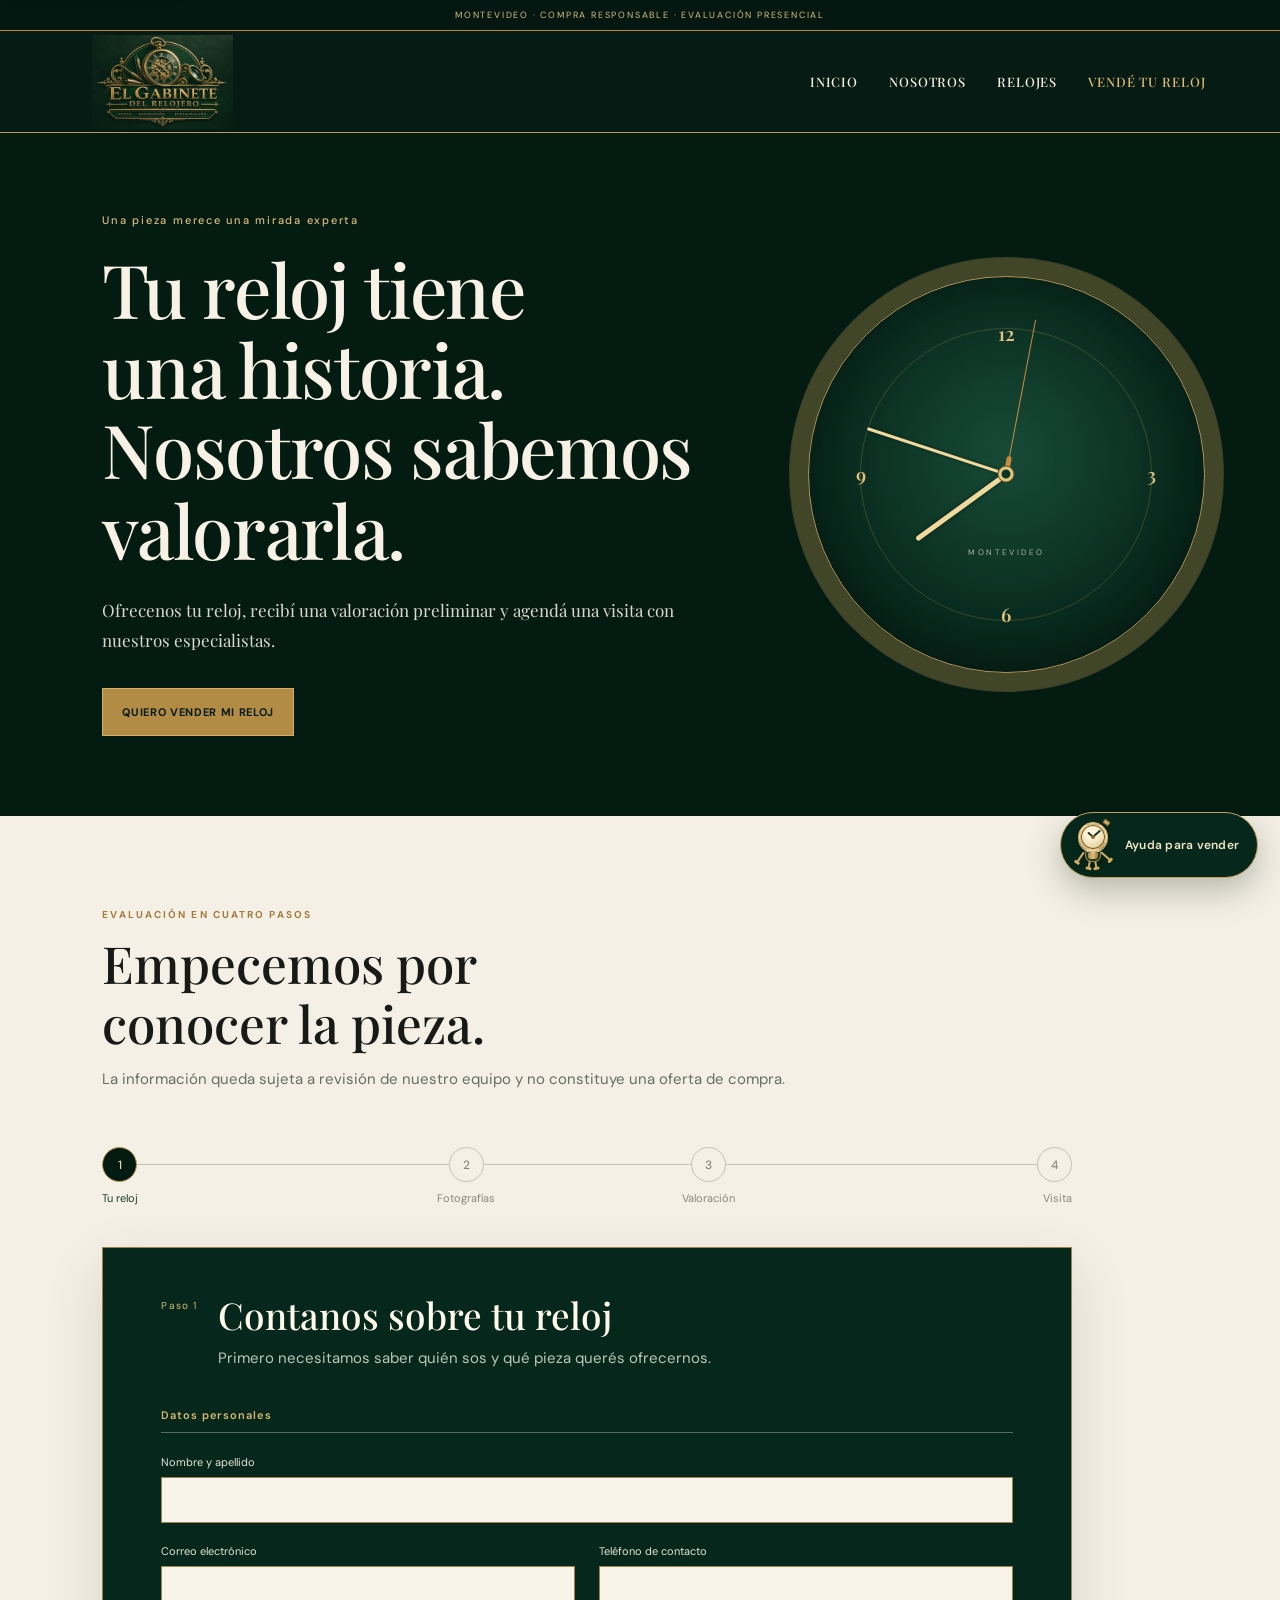
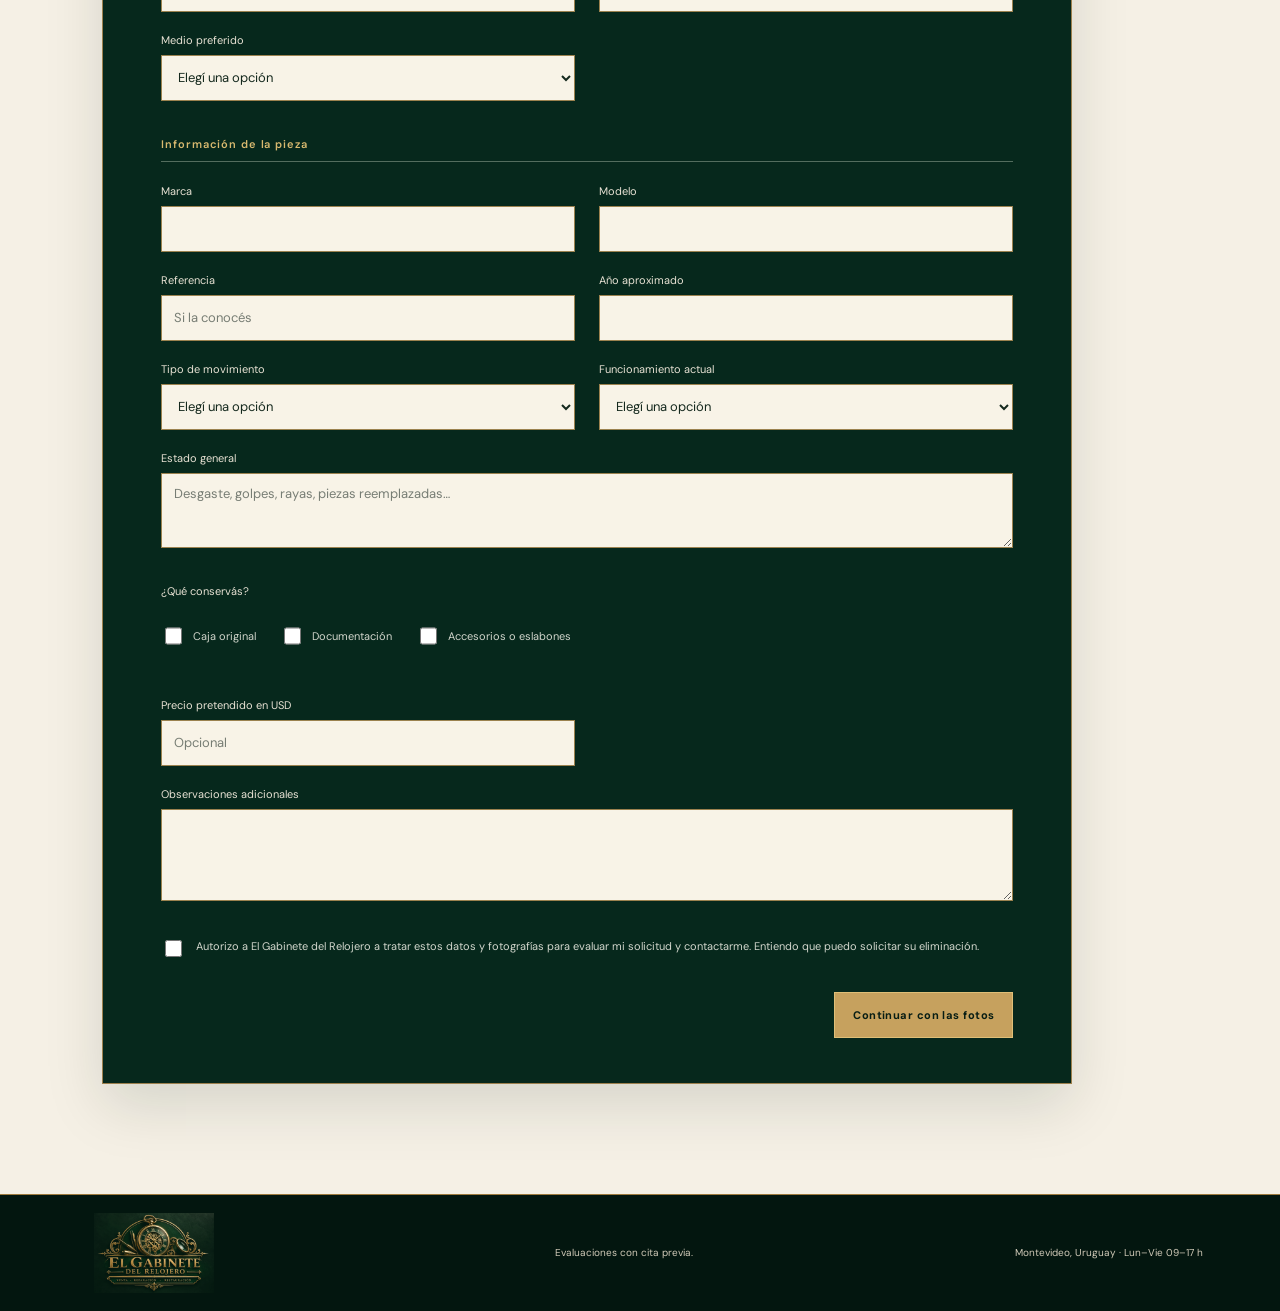
==== vende-tu-reloj.html @ c12ed879 "Primera subida de proyecto" ====
<!doctype html>
<html lang="es-UY">
<head>
  <meta charset="utf-8">
  <meta name="viewport" content="width=device-width, initial-scale=1">
  <meta name="theme-color" content="#041b12">
  <meta name="description" content="Ofrecé tu reloj a El Gabinete del Relojero y coordiná una evaluación presencial en Montevideo.">
  <title>Vendé tu reloj — El Gabinete del Relojero</title>
  <link rel="preconnect" href="https://fonts.googleapis.com">
  <link rel="preconnect" href="https://fonts.gstatic.com" crossorigin>
  <link href="https://fonts.googleapis.com/css2?family=DM+Sans:wght@400;500;600;700&family=Playfair+Display:wght@500;600;700&display=swap" rel="stylesheet">
  <link rel="stylesheet" href="styles.css">
  <link rel="stylesheet" href="sell.css">
</head>
<body>
  <a class="skip-link" href="#sale-process">Saltar al formulario</a>
  <div class="announcement">MONTEVIDEO · COMPRA RESPONSABLE · EVALUACIÓN PRESENCIAL</div>
  <header class="site-header sell-header">
    <a class="brand" href="index.html#inicio" aria-label="El Gabinete del Relojero, inicio"><img class="brand-logo" src="assets/logo.png" alt="El Gabinete del Relojero" width="1536" height="1024"></a>
    <button class="menu-toggle" id="menu-toggle" type="button" aria-expanded="false" aria-controls="main-nav" aria-label="Abrir menú">☰</button>
    <nav class="main-nav" id="main-nav" aria-label="Navegación principal"><a href="index.html#inicio">Inicio</a><a href="index.html#nosotros">Nosotros</a><a href="index.html#relojes">Relojes</a><a href="vende-tu-reloj.html" aria-current="page">Vendé tu reloj</a></nav>
  </header>

  <main>
    <section class="sell-hero">
      <div class="sell-hero-copy"><p class="sell-kicker">Una pieza merece una mirada experta</p><h1>Tu reloj tiene una historia.<br>Nosotros sabemos valorarla.</h1><p>Ofrecenos tu reloj, recibí una valoración preliminar y agendá una visita con nuestros especialistas.</p><a class="button button-dark" href="#sale-process">Quiero vender mi reloj</a></div>
      <div class="sell-hero-object" id="sale-live-watch" role="img" aria-label="Hora actual en Montevideo"><span class="sell-clock-number sell-clock-twelve">12</span><span class="sell-clock-number sell-clock-three">3</span><span class="sell-clock-number sell-clock-six">6</span><span class="sell-clock-number sell-clock-nine">9</span><span class="hand sell-hour-hand" aria-hidden="true"></span><span class="hand sell-minute-hand" aria-hidden="true"></span><span class="hand sell-second-hand" aria-hidden="true"></span><span class="pivot" aria-hidden="true"></span><span class="dial-note">MONTEVIDEO</span></div>
    </section>

    <section class="sale-process" id="sale-process" aria-labelledby="form-title">
      <header class="process-intro"><p class="eyebrow">EVALUACIÓN EN CUATRO PASOS</p><h2 id="form-title">Empecemos por conocer la pieza.</h2><p>La información queda sujeta a revisión de nuestro equipo y no constituye una oferta de compra.</p></header>
      <ol class="progress" id="progress" aria-label="Progreso del formulario">
        <li class="active" aria-current="step"><b>1</b><span>Tu reloj</span></li><li><b>2</b><span>Fotografías</span></li><li><b>3</b><span>Valoración</span></li><li><b>4</b><span>Visita</span></li>
      </ol>

      <form id="watch-sale-form" enctype="multipart/form-data" novalidate>
        <input class="trap" name="website" tabindex="-1" autocomplete="off" aria-hidden="true">
        <section class="form-step active" data-step="1" aria-labelledby="step-one-title">
          <div class="step-heading"><span>Paso 1</span><div><h3 id="step-one-title">Contanos sobre tu reloj</h3><p>Primero necesitamos saber quién sos y qué pieza querés ofrecernos.</p></div></div>
          <fieldset><legend>Datos personales</legend><div class="sell-fields">
            <label class="wide">Nombre y apellido <input name="full_name" autocomplete="name" maxlength="120" required></label>
            <label>Correo electrónico <input name="email" type="email" autocomplete="email" maxlength="180" required></label>
            <label>Teléfono de contacto <input name="phone" type="tel" autocomplete="tel" maxlength="40" required></label>
            <label>Medio preferido <select name="preferred_contact" required><option value="">Elegí una opción</option><option value="whatsapp">WhatsApp</option><option value="telefono">Teléfono</option><option value="email">Correo electrónico</option></select></label>
          </div></fieldset>
          <fieldset><legend>Información de la pieza</legend><div class="sell-fields">
            <label>Marca <input name="brand" maxlength="80" required></label><label>Modelo <input name="model" maxlength="100" required></label>
            <label>Referencia <input name="reference" maxlength="100" placeholder="Si la conocés"></label><label>Año aproximado <input name="approximate_year" type="number" min="1800" max="2026" inputmode="numeric"></label>
            <label>Tipo de movimiento <select name="movement" required><option value="">Elegí una opción</option><option value="automatico">Automático</option><option value="manual">Manual</option><option value="cuarzo">Cuarzo</option><option value="desconocido">No lo sé</option></select></label>
            <label>Funcionamiento actual <select name="running_status" required><option value="">Elegí una opción</option><option>Funciona correctamente</option><option>Funciona, pero presenta fallas</option><option>No funciona</option><option>No pude comprobarlo</option></select></label>
            <label class="wide">Estado general <textarea name="condition_summary" maxlength="500" rows="3" placeholder="Desgaste, golpes, rayas, piezas reemplazadas…" required></textarea></label>
            <div class="wide check-cluster" role="group" aria-label="Elementos incluidos"><span>¿Qué conservás?</span><label><input type="checkbox" name="has_box"> Caja original</label><label><input type="checkbox" name="has_papers"> Documentación</label><label><input type="checkbox" name="has_accessories"> Accesorios o eslabones</label></div>
            <label>Precio pretendido en USD <input name="asking_price" type="number" min="0" step="1" inputmode="decimal" placeholder="Opcional"></label>
            <label class="wide">Observaciones adicionales <textarea name="notes" maxlength="1500" rows="4"></textarea></label>
          </div></fieldset>
          <label class="consent"><input type="checkbox" name="consent" value="yes" required><span>Autorizo a El Gabinete del Relojero a tratar estos datos y fotografías para evaluar mi solicitud y contactarme. Entiendo que puedo solicitar su eliminación.</span></label>
          <div class="step-actions end"><button class="sell-primary" type="button" data-next>Continuar con las fotos</button></div>
        </section>

        <section class="form-step" data-step="2" aria-labelledby="step-two-title" hidden>
          <div class="step-heading"><span>Paso 2</span><div><h3 id="step-two-title">Subí fotografías</h3><p>Buenas imágenes ayudan a detectar detalles, pero no permiten certificar autenticidad.</p></div></div>
          <label class="drop-zone" id="drop-zone" for="watch-photos"><span class="drop-symbol">＋</span><b>Elegí o arrastrá tus fotos</b><small>JPG o PNG · hasta 6 MB por foto · máximo 8</small><input id="watch-photos" name="photos[]" type="file" accept="image/jpeg,image/png" multiple required></label>
          <div class="photo-guidance"><span>Frente</span><span>Fondo</span><span>Laterales</span><span>Movimiento</span><span>Caja y papeles</span></div>
          <div class="photo-preview" id="photo-preview" aria-live="polite"></div>
          <div class="step-actions"><button class="sell-secondary" type="button" data-back>Volver</button><button class="sell-primary" type="submit" id="valuation-submit">Solicitar valoración preliminar</button></div>
        </section>
      </form>

      <section class="form-step" data-step="3" aria-labelledby="step-three-title" hidden>
        <div class="step-heading"><span>Paso 3</span><div><h3 id="step-three-title">Evaluación preliminar</h3><p>Gemini contrasta los datos declarados con los detalles visibles en las fotografías.</p></div></div>
        <div id="valuation-loading" class="evaluation-loading" role="status">
          <div class="evaluation-clock-stage" aria-hidden="true">
            <span class="thought-dot thought-dot-one"></span><span class="thought-dot thought-dot-two"></span><span class="thought-bubble">···</span>
            <span class="evaluation-clock-scale"><span class="clock-friend"><span class="clock-friend-crown"></span><span class="clock-friend-head"><span class="clock-friend-hour"></span><span class="clock-friend-minute"></span><span class="clock-friend-pin"></span></span><span class="clock-friend-body"></span><span class="clock-friend-arm clock-friend-arm-left"></span><span class="clock-friend-arm clock-friend-arm-right"></span><span class="clock-friend-leg clock-friend-leg-left"></span><span class="clock-friend-leg clock-friend-leg-right"></span></span></span>
          </div>
          <strong>El relojero está pensando…</strong>
          <span>Analizando los detalles visibles en las fotografías.</span>
        </div>
        <div id="valuation-result" hidden></div>
        <aside class="valuation-notice"><b>Importante</b><p>Esta valoración es preliminar y orientativa. El precio definitivo será determinado por nuestro técnico relojero luego de examinar presencialmente la pieza, verificar su autenticidad, funcionamiento y estado de conservación.</p></aside>
        <div class="step-actions"><button class="sell-secondary" type="button" data-edit>Corregir información</button><button class="sell-primary" type="button" id="to-booking" disabled>Agendar una visita</button></div>
      </section>

      <section class="form-step" data-step="4" aria-labelledby="step-four-title" hidden>
        <div class="step-heading"><span>Paso 4</span><div><h3 id="step-four-title">Agendá tu visita</h3><p>Todos los horarios corresponden a Montevideo, Uruguay.</p></div></div>
        <div class="booking-layout"><div><label class="booking-label" for="booking-date">Fecha disponible</label><select id="booking-date"><option>Cargando fechas…</option></select></div><div><span class="booking-label">Horario</span><div class="slot-grid" id="slot-grid" role="radiogroup" aria-label="Horarios disponibles"></div></div></div>
        <div class="booking-error" id="booking-error" role="alert"></div>
        <div class="step-actions"><button class="sell-secondary" type="button" data-back>Volver</button><button class="sell-primary" type="button" id="confirm-booking" disabled>Confirmar solicitud de cita</button></div>
        <div class="booking-confirmation" id="booking-confirmation" hidden></div>
      </section>
    </section>
  </main>
  <section class="watch-assistant" id="watch-assistant" data-context="sale" aria-label="Asistente virtual para vender tu reloj">
    <div class="assistant-panel" id="assistant-panel" aria-labelledby="assistant-title" hidden>
      <header class="assistant-header">
        <div class="assistant-identity"><span class="clock-friend clock-friend-small" aria-hidden="true"><span class="clock-friend-crown"></span><span class="clock-friend-head"><span class="clock-friend-hour"></span><span class="clock-friend-minute"></span><span class="clock-friend-pin"></span></span><span class="clock-friend-body"></span><span class="clock-friend-arm clock-friend-arm-left"></span><span class="clock-friend-arm clock-friend-arm-right"></span><span class="clock-friend-leg clock-friend-leg-left"></span><span class="clock-friend-leg clock-friend-leg-right"></span></span><span><b id="assistant-title">Te ayudamos con tu reloj</b><small>Asistente de preevaluación · Montevideo</small></span></div>
        <div class="assistant-tools">
          <button class="assistant-icon-button" id="assistant-history-toggle" type="button" aria-label="Ver conversaciones anteriores" title="Conversaciones anteriores">◷</button>
          <button class="assistant-icon-button" id="assistant-new" type="button" aria-label="Iniciar una conversación nueva" title="Nueva conversación">＋</button>
          <button class="assistant-icon-button" id="assistant-close" type="button" aria-label="Cerrar asistente" title="Cerrar">×</button>
        </div>
      </header>
      <div class="assistant-history" id="assistant-history" hidden><p>Conversaciones recientes</p><div id="assistant-history-list"></div></div>
      <div class="assistant-messages" id="assistant-messages" role="log" aria-live="polite" aria-relevant="additions text" aria-label="Mensajes de la conversación"></div>
      <form class="assistant-form" id="assistant-form">
        <label class="sr-only" for="assistant-input">Escribí tu consulta sobre la venta del reloj</label>
        <textarea id="assistant-input" name="message" rows="1" maxlength="2000" placeholder="¿Qué necesitás saber sobre tu reloj?" required></textarea>
        <button type="submit" id="assistant-send" aria-label="Enviar mensaje"><span aria-hidden="true">↑</span></button>
      </form>
      <p class="assistant-note">Orientación preliminar. La autenticidad y el valor se confirman presencialmente.</p>
    </div>
    <button class="assistant-launcher" id="assistant-open" type="button" aria-label="Abrir ayuda para vender" aria-expanded="false" aria-controls="assistant-panel"><span class="clock-friend" aria-hidden="true"><span class="clock-friend-crown"></span><span class="clock-friend-head"><span class="clock-friend-hour"></span><span class="clock-friend-minute"></span><span class="clock-friend-pin"></span></span><span class="clock-friend-body"></span><span class="clock-friend-arm clock-friend-arm-left"></span><span class="clock-friend-arm clock-friend-arm-right"></span><span class="clock-friend-leg clock-friend-leg-left"></span><span class="clock-friend-leg clock-friend-leg-right"></span></span><span>Ayuda para vender</span></button>
  </section>
  <footer class="site-footer"><a class="brand footer-brand" href="index.html"><img class="brand-logo" src="assets/logo.png" alt="El Gabinete del Relojero" width="1536" height="1024"></a><span>Evaluaciones con cita previa.</span><span>Montevideo, Uruguay · Lun–Vie 09–17 h</span></footer>
  <script src="sell.js" defer></script>
  <script src="chat-widget.js" defer></script>
</body>
</html>
---- styles.css ----
﻿:root{--paper:#f5f2ec;--white:#fffefa;--ink:#202522;--muted:#777d74;--line:#dedbd2;--green:#234737;--green2:#365a48;--gold:#bd9762;--serif:'Playfair Display',Georgia,serif;--sans:'DM Sans',Arial,sans-serif}*{box-sizing:border-box}html{scroll-behavior:smooth}body{margin:0;background:var(--paper);color:var(--ink);font-family:var(--sans);font-size:14px}button,input{font:inherit}button,a{-webkit-tap-highlight-color:transparent}a{color:inherit;text-decoration:none}.announcement{height:30px;background:var(--green);color:#e7e8df;text-align:center;font-size:10px;letter-spacing:.12em;padding:8px}.site-header{height:82px;padding:0 7.1%;display:flex;align-items:center;justify-content:space-between;border-bottom:1px solid #d7d3ca;background:var(--paper)}.brand{display:flex;align-items:center;gap:11px;font-size:12px;letter-spacing:.13em;line-height:1.25}.brand b{font-weight:700}.brand small{display:block;color:var(--muted);font-size:8px;letter-spacing:.19em;margin-top:5px}.brand-mark{width:34px;height:34px;border:1px solid var(--gold);color:var(--green);display:grid;place-items:center;font:600 13px var(--serif);letter-spacing:-.06em}.main-nav{display:flex;gap:38px;color:#535951;font-size:12px}.main-nav a:hover,.text-link:hover{color:var(--gold)}.admin-link{background:none;border:0;border-bottom:1px solid var(--green);color:var(--green);font-size:11px;padding:8px 0;cursor:pointer}.admin-link span{padding-left:8px}.hero{min-height:515px;display:grid;grid-template-columns:1fr 1fr;padding:66px 12.1% 52px;overflow:hidden}.hero-copy{position:relative;z-index:1;padding-top:18px}.eyebrow{font-size:9px;letter-spacing:.2em;color:var(--green);font-weight:700}.hero .eyebrow{display:flex;align-items:center;gap:9px}.hero .eyebrow span{display:block;width:20px;height:1px;background:var(--gold)}h1,h2,p{margin-top:0}.hero h1{font:500 clamp(47px,6vw,72px)/.98 var(--serif);letter-spacing:-.045em;margin:28px 0 22px}.hero-intro{max-width:360px;color:#686d65;font-size:13px;line-height:1.8}.hero-actions{display:flex;align-items:center;gap:24px;margin-top:28px}.button{display:inline-flex;align-items:center;justify-content:space-between;gap:22px;padding:14px 17px;font-size:10px;letter-spacing:.02em;transition:transform .2s,opacity .2s}.button span{font-size:15px}.button-dark{background:var(--green);color:white}.button-dark:hover{background:var(--green2);transform:translateY(-1px)}.text-link{font-size:10px;border-bottom:1px solid var(--gold);padding:0 0 5px;color:var(--green)}.text-link span{padding-left:8px}.hero-note{position:absolute;bottom:-22px;display:flex;gap:10px;align-items:center;color:#747970;font:11px/1.55 var(--serif)}.note-line{height:30px;width:1px;background:var(--gold)}.hero-art{position:relative;min-height:390px;display:grid;place-items:center}.sun-disc{position:absolute;width:292px;height:292px;border-radius:50%;background:#e9e4d8;right:7%;top:2%}.art-orbit{position:absolute;border:1px solid #ded8c9;border-radius:50%;width:380px;height:380px;right:-1%;top:-5%}.hero-watch{position:relative;width:138px;height:300px;display:flex;flex-direction:column;align-items:center;filter:drop-shadow(12px 18px 13px #45513a30);transform:rotate(-11deg);z-index:1}.watch-strap{width:74px;height:106px;background:linear-gradient(90deg,#565345,#857b60 45%,#49473b);border:1px solid #49463b;position:relative}.strap-top{border-radius:32px 32px 9px 9px}.strap-bottom{border-radius:8px 8px 30px 30px}.watch-strap:after{content:'';position:absolute;inset:15px 24px;background:repeating-linear-gradient(to bottom,transparent 0 12px,#d2c49d 12px 13px)}.watch-face{width:138px;height:138px;border-radius:50%;background:linear-gradient(135deg,#c7a16a,#f0dfb8 25%,#927044 48%,#e5c895 64%,#795c38);padding:7px;z-index:1;box-shadow:inset 0 0 0 1px #655238}.face-inner{height:100%;border-radius:50%;border:2px solid #d2b980;background:radial-gradient(circle at 32% 23%,#395847,#1e3c30 73%);position:relative}.face-inner:before{content:'EL GABINETE';position:absolute;top:38px;left:0;right:0;text-align:center;color:#e2d6b8;font:6px var(--sans);letter-spacing:.12em}.hand{position:absolute;display:block;left:50%;bottom:50%;transform-origin:bottom;background:#ead9b1;border-radius:3px}.hand-hour{width:3px;height:30px;transform:translateX(-50%) rotate(42deg)}.hand-minute{width:2px;height:43px;transform:translateX(-50%) rotate(137deg)}.pin{position:absolute;left:50%;top:50%;width:7px;height:7px;background:#c8a771;border-radius:50%;transform:translate(-50%,-50%)}.date{position:absolute;right:17px;top:62px;color:#e6d8bb;font-size:5px}.tick{position:absolute;width:1px;height:5px;background:#c7ae7b;left:50%;top:5px;transform-origin:0 54px}.t1{transform:rotate(90deg)}.t2{transform:rotate(180deg)}.t3{transform:rotate(270deg)}.crown{position:absolute;width:9px;height:17px;background:#aa895a;right:-7px;top:142px;border-radius:0 4px 4px 0}.art-caption{position:absolute;bottom:0;right:0;font-size:8px;letter-spacing:.16em;color:#747a70}.trust-row{min-height:72px;border-top:1px solid var(--line);border-bottom:1px solid var(--line);display:flex;justify-content:center;gap:9%;align-items:center}.trust-row div{display:flex;align-items:center;gap:10px;color:#646a61;font-size:10px}.trust-row b{font:14px var(--serif);color:var(--gold)}.section-wrap{padding:80px 12.1%}.section-heading{display:flex;justify-content:space-between;align-items:end;margin-bottom:34px}.section-heading h2,.tracking h2{font:500 34px/1.15 var(--serif);letter-spacing:-.025em;margin:12px 0 0}.category-row{display:flex;align-items:center;justify-content:space-between;border-top:1px solid var(--line);padding:16px 0 20px}.category-label{font-size:10px;color:var(--muted)}.filters{display:flex;gap:8px}.filter{border:1px solid transparent;background:none;padding:8px 10px;color:#777d74;font-size:10px;cursor:pointer}.filter.active{border-color:#c4b69e;color:var(--green);background:#ede9df}.filter span{padding-left:6px;color:var(--gold)}.product-grid{display:grid;grid-template-columns:repeat(4,1fr);gap:18px}.product-card{min-width:0}.product-visual{height:204px;background:#eae6dd;position:relative;display:grid;place-items:center;overflow:hidden}.product-card:nth-child(2n) .product-visual{background:#e6e9e3}.product-tag{position:absolute;left:12px;top:12px;background:var(--white);padding:6px 8px;font-size:8px;letter-spacing:.06em;color:var(--green);z-index:1}.mini-watch{height:142px;width:69px;position:relative;display:flex;align-items:center;flex-direction:column;filter:drop-shadow(6px 8px 5px #2431282a);transform:rotate(-10deg)}.mini-strap{width:31px;height:52px;background:linear-gradient(90deg,#423e32,#8c7653,#453e32)}.mini-dial{position:relative;width:68px;height:68px;border-radius:50%;padding:6px;background:linear-gradient(140deg,#dec48f,#907149,#e6d1a9);z-index:1}.mini-dial:before{content:'';position:absolute;inset:5px;border-radius:50%;background:var(--dial,#2c4a3e);border:1px solid #cbb27c}.mini-dial:after{content:'';position:absolute;top:22px;left:33px;width:1px;height:19px;background:#e9d9b9;transform:rotate(35deg);transform-origin:bottom}.mini-strap.bottom{height:39px}.product-card:nth-child(2) .mini-strap{background:linear-gradient(90deg,#262723,#6b6b60,#282925)}.product-card:nth-child(2) .mini-dial:before{background:#242b2d}.product-card:nth-child(3) .mini-strap,.product-card:nth-child(4) .mini-strap{background:linear-gradient(90deg,#8b5134,#c58b62,#75432d)}.product-card:nth-child(3) .mini-dial:before{background:#e5ddcc}.product-card:nth-child(4) .mini-dial:before{background:#325960}.product-details{padding:14px 1px}.product-meta{display:flex;justify-content:space-between;align-items:center}.product-name{font:500 16px var(--serif)}.product-category{font-size:8px;letter-spacing:.1em;color:#8b8c81;text-transform:uppercase}.product-description{font-size:10px;color:#777d74;margin:8px 0 12px}.product-bottom{display:flex;justify-content:space-between;align-items:center}.price{font-size:12px;font-weight:600;color:var(--green)}.add-sale{border:0;background:none;color:var(--green);font-size:9px;border-bottom:1px solid var(--gold);padding:0 0 4px;cursor:pointer}.service-band{display:grid;grid-template-columns:1fr 1fr;background:var(--green);color:#f5f2ec;min-height:360px}.service-art{position:relative;overflow:hidden;background:radial-gradient(ellipse at 45% 60%,#49624d 0,#2e4b3a 55%,#234737 77%);display:grid;place-items:center}.service-art:before,.service-art:after{content:'';position:absolute;width:250px;height:250px;border:1px solid #ffffff16;border-radius:50%}.service-art:after{width:330px;height:330px}.tool-dial{width:145px;height:145px;border-radius:50%;background:radial-gradient(circle,#d8c291,#b89a67);position:relative;box-shadow:0 0 0 9px #a28657,0 0 0 11px #e1d0aa,0 15px 22px #17281d66}.tool-dial:before{content:'';position:absolute;inset:12px;border:1px solid #7b684a;border-radius:50%}.tool-sun{position:absolute;inset:27px;border-radius:50%;background:linear-gradient(135deg,#e9d9b1,#bca77b);opacity:.9}.tool-hand{position:absolute;width:3px;height:48px;left:71px;top:28px;background:#435442;transform:rotate(37deg);transform-origin:bottom;border-radius:5px}.tool-center{position:absolute;width:8px;height:8px;border-radius:50%;left:68px;top:68px;background:#425443}.service-stamp{position:absolute;right:20%;bottom:16%;font:10px/1.4 var(--serif);color:#ded1b0;letter-spacing:.1em;transform:rotate(-12deg);border:1px solid #ded1b088;border-radius:50%;width:58px;height:58px;display:grid;place-items:center;text-align:center}.service-copy{padding:64px 12% 58px 10%;align-self:center}.service-copy .eyebrow{color:#cdb589}.service-copy h2{font:500 37px/1.15 var(--serif);margin:16px 0}.service-copy>p:not(.eyebrow){font-size:11px;line-height:1.8;color:#d4d9d0;max-width:420px}.service-points{display:grid;gap:11px;margin:21px 0 25px;font-size:10px;color:#e7e9e2}.service-points span::first-letter{color:#d0b27f}.button-light{background:#e9e2d5;color:var(--green)}.button-light:hover{background:#fff8eb}.tracking{display:grid;grid-template-columns:1.1fr .9fr;gap:10%;align-items:center}.tracking h2{font-size:32px;margin:10px 0}.tracking p:not(.eyebrow){color:#777d74;font-size:11px}.tracking-form label{display:block;font-size:9px;color:#777d74;margin-bottom:8px}.input-combo{display:flex;border:1px solid #cec9be;background:#fffefa}.input-combo input{flex:1;min-width:0;border:0;background:transparent;padding:13px;font-size:11px;outline:none}.input-combo button{width:46px;border:0;background:var(--green);color:white;font-size:18px;cursor:pointer}.tracking-result{font-size:10px;line-height:1.6;margin-top:10px;color:var(--green)}.site-footer{background:#ece8df;border-top:1px solid var(--line);min-height:96px;padding:22px 7.1%;display:flex;align-items:center;justify-content:space-between;color:#73786f;font-size:9px}.footer-brand{color:var(--ink)}.hidden{display:none!important}
/* AdministraciÃ³n */
.admin-view{min-height:calc(100vh - 30px);display:grid;grid-template-columns:235px 1fr;background:#f5f6f3}.admin-sidebar{background:#203c30;color:#edf0ea;padding:26px 18px;display:flex;flex-direction:column}.admin-brand{margin:0 0 50px 4px;color:#f4f2ea}.admin-brand small{color:#abb7a9}.admin-sidebar .sidebar-label{font-size:8px;letter-spacing:.16em;color:#9aa99c;margin:0 0 14px 9px}.side-item{display:flex;align-items:center;gap:11px;padding:12px 10px;background:transparent;color:#c7d0c6;border:0;text-align:left;font-size:11px;cursor:pointer;border-radius:3px}.side-item>span{font-size:15px;width:18px;text-align:center}.side-item.selected,.side-item:hover{background:#355243;color:white}.side-item em{font-style:normal;margin-left:auto;border-radius:10px;background:#bd9762;color:white;font-size:9px;padding:3px 7px}.sidebar-bottom{margin-top:auto;border-top:1px solid #ffffff20;padding:17px 4px 0;font-size:9px;color:#c1cbbf}.online-dot{display:inline-block;width:6px;height:6px;background:#8fbd83;border-radius:50%;margin-right:5px}.sidebar-bottom button{display:block;margin-top:17px;border:0;background:none;color:#d2d9ce;padding:0;font-size:9px;cursor:pointer}.admin-main{min-width:0}.admin-top{min-height:96px;padding:19px 4.6%;display:flex;align-items:center;justify-content:space-between;border-bottom:1px solid #e1e4dc;background:#fbfcf9}.admin-top .eyebrow{font-size:8px;color:#8a9087;margin-bottom:7px}.admin-top h1{font:500 25px var(--serif);margin:0}.admin-user{display:flex;align-items:center;gap:9px;font-size:10px}.admin-user small{display:block;color:#868c82;margin-top:4px;font-size:9px}.user-avatar{width:31px;height:31px;border-radius:50%;display:grid;place-items:center;color:#fff;background:var(--green);font:11px var(--serif)}.admin-content{padding:28px 4.6% 50px;max-width:1250px}.welcome-admin{display:flex;justify-content:space-between;align-items:center;margin-bottom:20px}.welcome-admin h2{font:500 19px var(--serif);margin:0 0 5px}.welcome-admin p{font-size:10px;color:#7e857b;margin:0}.admin-primary{border:0;background:var(--green);color:white;padding:12px 15px;font-size:10px;cursor:pointer}.stat-grid{display:grid;grid-template-columns:repeat(4,1fr);gap:12px;margin-bottom:18px}.stat-card{background:#fff;border:1px solid #e7e9e3;padding:15px}.stat-label{color:#80877d;font-size:9px}.stat-value{display:block;font:500 25px var(--serif);margin:12px 0 7px;color:#283d30}.stat-note{font-size:8px;color:#8c9488}.admin-columns{display:grid;grid-template-columns:1.2fr .8fr;gap:15px}.panel{background:#fff;border:1px solid #e7e9e3;padding:18px;margin-bottom:14px}.panel-head{display:flex;justify-content:space-between;align-items:center;margin-bottom:15px}.panel h3{font:500 15px var(--serif);margin:0}.small-link{border:0;border-bottom:1px solid var(--gold);background:none;color:var(--green);font-size:9px;padding:0 0 3px;cursor:pointer}.data-table{width:100%;border-collapse:collapse;font-size:9px;text-align:left}.data-table th{padding:9px 5px;color:#81877e;border-bottom:1px solid #e9ece5;font-size:8px;font-weight:500}.data-table td{padding:11px 5px;border-bottom:1px solid #f0f1ed;color:#414840}.data-table tr:last-child td{border-bottom:0}.pill{display:inline-block;padding:5px 7px;font-size:8px;background:#edf3e9;color:#476647;border-radius:20px}.pill.warn{background:#f7f0df;color:#94703a}.pill.blue{background:#edf1f3;color:#58717b}.inventory-list{display:grid;gap:12px}.inventory-item{display:flex;align-items:center;gap:10px}.inventory-icon{width:32px;height:32px;background:#eeeae1;display:grid;place-items:center;color:var(--gold);font-size:16px}.inventory-item div:nth-child(2){flex:1}.inventory-item b{font-size:9px;font-weight:500}.inventory-item small{display:block;color:#858b82;font-size:8px;margin-top:4px}.inventory-item strong{font-size:9px;color:var(--green)}.quick-actions{display:grid;grid-template-columns:repeat(3,1fr);gap:10px}.quick-action{border:1px solid #e6e8e2;background:#fafbf8;padding:14px;text-align:left;font-size:9px;color:#495249;cursor:pointer}.quick-action span{display:block;font-size:17px;color:var(--gold);margin-bottom:9px}.page-toolbar{display:flex;align-items:center;justify-content:space-between;margin-bottom:16px}.page-toolbar h2{font:500 19px var(--serif);margin:0}.search-box{border:1px solid #dce0d9;background:#fff;padding:9px 10px;min-width:220px;font-size:9px;outline-color:#63816a}.row-actions{display:flex;gap:5px}.row-action{border:1px solid #dfe3db;background:#fff;padding:5px 7px;color:#506651;font-size:8px;cursor:pointer}.row-action:hover{background:#edf2eb}.empty-state{text-align:center;color:#838a80;padding:32px;font-size:10px}.modal-backdrop{position:fixed;inset:0;background:#18231d75;display:grid;place-items:center;padding:18px;z-index:10}.modal{width:min(440px,100%);background:#fffefa;padding:25px;box-shadow:0 12px 50px #17251c36}.modal h2{font:500 23px var(--serif);margin:0 0 5px}.modal>p{font-size:10px;color:#81877e;margin-bottom:20px}.modal-close{float:right;border:0;background:none;font-size:21px;color:#72796f;cursor:pointer}.form-grid{display:grid;grid-template-columns:1fr 1fr;gap:12px}.field{display:grid;gap:6px}.field.wide{grid-column:1/-1}.field label{font-size:9px;color:#687067}.field input,.field select,.field textarea{width:100%;border:1px solid #dce0d8;background:#fff;padding:10px;font-size:10px;outline-color:#728e76}.field textarea{min-height:74px;resize:vertical}.modal-submit{margin-top:18px;width:100%;border:0;background:var(--green);color:white;padding:12px;font-size:10px;cursor:pointer}.toast{position:fixed;right:24px;bottom:24px;padding:12px 18px;background:#203c30;color:white;font-size:11px;box-shadow:0 8px 24px #1113;opacity:0;transform:translateY(8px);pointer-events:none;transition:opacity .25s,transform .25s;z-index:20}.toast.show{opacity:1;transform:translateY(0)}
body.staff-mode #store-view,body.staff-mode>.site-header,body.staff-mode>.site-footer{display:none!important}.storage-note{display:block;margin-top:8px;color:#97a698;font-size:8px}
@media(max-width:900px){.site-header{padding:0 5%}.hero{padding:55px 8%;}.section-wrap{padding:65px 8%}.product-grid{grid-template-columns:repeat(2,1fr);row-gap:8px}.product-visual{height:220px}.service-copy{padding:50px 8%}.admin-view{grid-template-columns:185px 1fr}.admin-sidebar{padding:20px 12px}.stat-grid{grid-template-columns:repeat(2,1fr)}}
@media(max-width:620px){.announcement{font-size:8px}.site-header{height:68px;padding:0 18px}.main-nav{display:none}.brand{font-size:10px}.brand-mark{width:31px;height:31px}.hero{display:block;padding:47px 24px 38px;min-height:0}.hero-copy{padding:0}.hero h1{font-size:57px;margin:22px 0 17px}.hero-intro{font-size:12px}.hero-actions{gap:15px;flex-wrap:wrap;margin-top:22px}.hero-art{min-height:320px;margin-top:20px}.sun-disc{width:235px;height:235px;right:10%;top:8%}.art-orbit{width:300px;height:300px;right:0;top:0}.hero-watch{transform:scale(.86) rotate(-11deg)}.hero-note{display:none}.trust-row{gap:0;justify-content:space-around;padding:14px 12px}.trust-row div{gap:6px;font-size:8px;max-width:29%}.trust-row b{font-size:11px}.section-wrap{padding:55px 20px}.section-heading{align-items:start;gap:12px;flex-direction:column}.section-heading h2,.tracking h2{font-size:29px}.category-row{align-items:flex-start;gap:12px;flex-direction:column}.filters{width:100%;overflow:auto}.filter{white-space:nowrap;padding:8px}.product-grid{gap:8px}.product-visual{height:165px}.mini-watch{transform:scale(.83) rotate(-10deg)}.product-name{font-size:14px}.product-description{font-size:9px;line-height:1.4}.service-band{grid-template-columns:1fr}.service-art{min-height:230px}.service-copy{padding:35px 26px 42px}.service-copy h2{font-size:32px}.tracking{grid-template-columns:1fr;gap:18px}.site-footer{padding:20px;align-items:flex-start;flex-direction:column;gap:13px}.admin-link{font-size:9px}.admin-view{display:block;min-height:100vh}.admin-sidebar{position:sticky;top:0;z-index:4;height:auto;padding:10px 12px;display:flex;flex-direction:row;align-items:center;gap:4px;overflow:auto}.admin-brand{margin:0 12px 0 0;flex-shrink:0;font-size:8px;gap:6px}.admin-brand .brand-mark{width:27px;height:27px;font-size:11px}.admin-brand small,.admin-sidebar .sidebar-label,.sidebar-bottom{display:none}.side-item{font-size:8px;padding:9px 7px;gap:4px;white-space:nowrap}.side-item>span{font-size:11px;width:auto}.side-item em{font-size:7px;padding:2px 5px}.admin-top{min-height:75px;padding:14px 18px}.admin-content{padding:19px 14px}.admin-user{font-size:0}.admin-user small{display:none}.stat-grid{gap:8px}.stat-card{padding:12px}.stat-value{font-size:22px}.admin-columns{grid-template-columns:1fr}.panel{padding:13px;overflow:auto}.data-table{min-width:450px}.quick-actions{gap:6px}.quick-action{padding:10px;font-size:8px}.page-toolbar{gap:9px;flex-wrap:wrap}.page-toolbar h2{width:100%}.search-box{min-width:0;flex:1}.form-grid{grid-template-columns:1fr}.field.wide{grid-column:auto}}
/* El Gabinete del Relojero: identidad y tienda pÃºblica */
:root{--paper:#f4f0e6;--white:#fffdf7;--ink:#111711;--muted:#a6aa9e;--line:#3a493e;--green:#063324;--green2:#0d4934;--gold:#c6a15e;--serif:'Playfair Display',Georgia,serif;--sans:'DM Sans',Arial,sans-serif}
body{background:#f4f0e6;color:#171a16;font-size:15px}
.announcement{height:auto;min-height:30px;background:#041811;color:#d8bd82;border-bottom:1px solid #b38a45;font-size:9px;letter-spacing:.2em;padding:9px 14px}
.site-header{position:sticky;top:0;z-index:8;height:102px;padding:0 clamp(20px,5.8vw,90px);background:#061b13;color:#f5f0e3;border-bottom:1px solid #bd9651;gap:24px}
.brand{flex:0 0 auto}.brand-logo{display:block;width:176px;height:94px;object-fit:contain;mix-blend-mode:screen}
.main-nav{display:flex;justify-content:center;gap:clamp(17px,3.3vw,52px);color:#f5f0e3;font:500 13px var(--serif);letter-spacing:.07em;text-transform:uppercase}
.main-nav a{position:relative;padding:12px 0;transition:color .2s}.main-nav a:after{content:'';position:absolute;height:1px;left:0;right:100%;bottom:3px;background:var(--gold);transition:right .2s}.main-nav a:hover,.main-nav a:focus-visible{color:#e0bb72}.main-nav a:hover:after,.main-nav a:focus-visible:after{right:0}
.admin-link{flex:0 0 auto;color:#d6b46d;border-color:#a88445;font-size:10px;letter-spacing:.03em}.admin-link:hover{color:white;border-color:white}.admin-link span{padding-left:8px}
.menu-toggle{display:none;border:1px solid #9c7d43;color:#e0bd74;background:transparent;padding:8px 11px}
.hero{position:relative;isolation:isolate;min-height:min(680px,68vw);display:flex;align-items:center;padding:90px clamp(26px,7vw,110px);overflow:hidden;color:#f9f5eb;background:#031a12 url('assets/hero-watch.png') center 47%/cover no-repeat}
.hero:before{content:'';position:absolute;inset:0;z-index:-1;background:linear-gradient(90deg,rgba(2,19,13,.96) 0%,rgba(2,19,13,.84) 33%,rgba(2,19,13,.32) 62%,rgba(2,19,13,.02) 100%),linear-gradient(0deg,rgba(2,18,12,.38),transparent 32%)}
.hero-copy{padding:0;max-width:790px}.hero .eyebrow{color:#e1c17c;font-weight:500;font-size:11px;letter-spacing:.22em;gap:12px}.hero .eyebrow span{width:28px;background:var(--gold)}
.hero h1{font:500 clamp(42px,6vw,81px)/1.1 var(--serif);letter-spacing:.005em;margin:25px 0 22px;text-wrap:balance}.hero h1 em{color:#e1b665;font-style:normal}.hero-intro{max-width:510px;color:#ede8dc;font:400 clamp(15px,1.5vw,19px)/1.75 var(--serif)}
.hero-actions{gap:25px;margin-top:31px}.button{min-height:48px;padding:13px 19px;font-size:11px;letter-spacing:.06em;text-transform:uppercase}.button-dark{background:#0a3022;border:1px solid #cca55f;color:#f3dfaa}.button-dark:hover{background:#12442e}.hero .text-link{color:#f3e8ca;border-color:#bd9650}.hero-caption{position:absolute;right:clamp(22px,5vw,75px);bottom:22px;color:#dfbd77;font-size:9px;letter-spacing:.2em}
.trust-row{background:#051a12;border-color:#3b4d3e;min-height:102px;gap:0}.trust-row>a{width:25%;height:63px;display:flex;align-items:center;justify-content:center;gap:13px;color:#efe7d6;font:15px var(--serif);border-right:1px solid #34483a;transition:color .2s}.trust-row>a:last-child{border:0}.trust-row>a:hover{color:#e6bd6d}.trust-row b{font:14px var(--sans);color:#d2a956;letter-spacing:.12em}
.section-wrap{padding:94px clamp(22px,9vw,145px)}.eyebrow{font-size:10px;letter-spacing:.21em;color:#a27c3e}.section-heading h2,.tracking h2{font:500 clamp(30px,4vw,46px)/1.2 var(--serif);letter-spacing:0;margin:13px 0 0}.section-note{max-width:280px;color:#73756c;font:14px/1.7 var(--serif);margin:0 0 5px}
.about-section{display:grid;grid-template-columns:.8fr 1.2fr;gap:clamp(45px,10vw,155px);align-items:center;background:#f5f0e5;color:#182219}.about-mark{min-height:270px;aspect-ratio:1;max-width:330px;width:100%;margin:auto;display:flex;flex-direction:column;justify-content:center;align-items:center;gap:16px;border:1px solid #b99758;outline:1px solid #d8c7a2;outline-offset:9px;color:#73572b;background:radial-gradient(circle,#e9e1ce,#f5f0e5 70%)}.about-mark span{font-size:10px;letter-spacing:.24em}.about-mark b{font-size:72px;font-weight:400;color:#a88545}.about-copy{max-width:590px}.about-copy h2{font:500 clamp(35px,4.2vw,52px)/1.15 var(--serif);margin:18px 0}.about-copy>p:not(.eyebrow){max-width:570px;color:#65685f;font:15px/1.9 var(--serif);margin:0 0 24px}.about-copy .text-link{font-size:11px}
.live-watch{position:relative;width:156px;aspect-ratio:1;border:8px double #ad8847;border-radius:50%;background:radial-gradient(circle at 50% 44%,#fffdf6 0 58%,#e3d5b7 59% 61%,#0a3828 62% 100%);box-shadow:0 13px 28px #263c2a2b,inset 0 0 0 2px #f7efd9}.live-watch:before{content:'';position:absolute;inset:14px;border-radius:50%;background:repeating-conic-gradient(from -1deg,#997439 0 1deg,transparent 1deg 6deg);mask:radial-gradient(circle,transparent 0 78%,#000 79%);-webkit-mask:radial-gradient(circle,transparent 0 78%,#000 79%)}.about-mark .clock-number{position:absolute;z-index:1;color:#264536;font:600 11px/1 var(--serif);letter-spacing:0}.clock-twelve{top:18px;left:50%;transform:translateX(-50%)}.clock-three{right:19px;top:50%;transform:translateY(-50%)}.clock-six{bottom:17px;left:50%;transform:translateX(-50%)}.clock-nine{left:19px;top:50%;transform:translateY(-50%)}.clock-hand{position:absolute;z-index:2;left:50%;bottom:50%;display:block;transform-origin:50% 100%;border-radius:999px}.hour-hand{width:5px;height:38px;background:#123d2c;box-shadow:0 1px 2px #0003}.minute-hand{width:3px;height:51px;background:#123d2c;box-shadow:0 1px 2px #0003}.second-hand{width:1px;height:57px;background:#bd7e31}.second-hand:after{content:'';position:absolute;top:49px;left:-2px;width:5px;height:16px;border-radius:4px;background:#bd7e31}.clock-pin{position:absolute;z-index:3;left:50%;top:50%;width:12px;height:12px;border:3px solid #f2ddb0;border-radius:50%;background:#16412f;transform:translate(-50%,-50%);box-shadow:0 0 0 1px #8a672f}
.service-band{background:#062319;color:#f4efe5;min-height:440px}.service-art{min-height:440px;background:linear-gradient(0deg,#04170f66,#04170f22),url('assets/hero-watch.png') 72% center/cover no-repeat}.service-art:before,.service-art:after{display:none}.service-art-ring{position:absolute;width:290px;height:290px;border:1px solid #d8b976a8;border-radius:50%;box-shadow:0 0 0 16px #06231924,0 0 0 17px #d8b97640}.service-art-watch{position:relative;width:160px;height:160px;border:7px double #ddb76c;border-radius:50%;display:grid;place-items:center;color:#e8c97e;font:98px var(--serif);background:#0a3026ad;box-shadow:0 14px 50px #0008}.service-stamp{right:12%;bottom:13%;color:#f0d69e;border-color:#e0c17e99}.service-copy{padding:72px clamp(25px,8vw,120px) 68px clamp(28px,7vw,108px);align-self:center}.service-copy .eyebrow{color:#d5b772}.service-copy h2{font:500 clamp(34px,4vw,48px)/1.16 var(--serif);margin:17px 0 19px}.service-copy>p:not(.eyebrow){font:14px/1.8 var(--serif);color:#d5d8cc;max-width:470px}.service-points{gap:13px;margin:24px 0 28px;font-size:11px;color:#eee9dc}.service-points span{display:flex;align-items:center;gap:11px}.service-points b{color:#d7b267;font:11px var(--sans);letter-spacing:.1em}.button-light{border:1px solid #c6a15e;background:transparent;color:#f0dba9}.button-light:hover{background:#c6a15e;color:#092419}
.collection{background:#fbf8f0}.section-heading{margin-bottom:33px}.category-row{border-color:#d6cebb;padding:17px 0 20px}.category-label{font-size:11px}.filters{gap:5px}.filter{color:#5d6259;font-size:10px}.filter.active{border-color:#b99858;color:#0b3524;background:#efe8d7}.filter:hover{color:#8c692e}.product-grid{grid-template-columns:repeat(4,minmax(0,1fr));gap:22px}.product-card{background:#f4f0e6;border:1px solid #e3dccd;padding:0 13px}.product-visual{margin:0 -13px;height:230px;background:radial-gradient(ellipse at center,#f5efdf,#e6dfcf)}.product-card:nth-child(2n) .product-visual{background:radial-gradient(ellipse at center,#f2efdf,#e3e1d4)}.product-tag{background:#f9f6ed;color:#38513e;font-size:9px}.product-details{padding:17px 0}.product-name{font-size:17px}.product-category{font-size:9px;color:#857855}.product-description{font-size:11px;color:#6e7168}.product-bottom{gap:8px}.price{font-size:13px;color:#153b2a}.add-sale{font-size:9px;color:#31553a;text-align:right;line-height:1.5}.add-sale:hover{color:#976d2e}
.tracking{grid-template-columns:1.15fr .85fr;gap:9%;align-items:start;background:#071b13;color:#f2eee3;padding-top:83px;padding-bottom:83px}.tracking h2{color:#f7f1e4}.tracking p:not(.eyebrow){max-width:470px;color:#d1d3c9;font:14px/1.8 var(--serif)}.tracking .eyebrow{color:#d4b169}.contact-details{display:grid;gap:10px;margin-top:28px;color:#d5d0bf;font-size:11px;letter-spacing:.04em}.contact-details span:first-child{color:#e1c17a;letter-spacing:.13em}.tracking-form{padding-top:10px}.tracking-form label{color:#ddd5c4;font-size:11px}.input-combo{border-color:#9a7b42;background:#f7f3e9}.input-combo input{font-size:13px}.input-combo button{width:52px;background:#b28b45;color:#071c13}.tracking-result{color:#f3e9d2;font-size:12px}.tracking-result .pill{color:#27452d}
.site-footer{min-height:112px;padding:18px clamp(20px,6vw,90px);background:#03160f;color:#d2cbb9;border-color:#9d7a3e;font-size:10px;gap:18px}.footer-brand .brand-logo{width:155px;height:80px}.admin-view{background:#f4f5f1}.admin-sidebar{background:#041b12}.admin-top{gap:16px;flex-wrap:wrap}.admin-return{border:1px solid #b39455;background:transparent;color:#183a2a;padding:10px 13px;font-size:10px;cursor:pointer}.admin-return:hover{background:#f1eadb}.admin-brand{margin:0 0 38px}.admin-brand .brand-logo{width:190px;height:126px;mix-blend-mode:screen}.user-avatar{background:#123e2b;color:#f0d089}
button:focus-visible,a:focus-visible,input:focus-visible{outline:2px solid #d1a958;outline-offset:3px}
@media(max-width:1000px){.site-header{padding:0 26px;gap:16px}.brand-logo{width:151px;height:86px}.main-nav{gap:18px;font-size:11px}.hero{min-height:530px;padding:70px 7%}.hero h1{font-size:clamp(43px,6.5vw,68px)}.section-wrap{padding:75px 7%}.product-grid{grid-template-columns:repeat(2,minmax(0,1fr));gap:18px}.product-visual{height:225px}.about-section{gap:55px}.service-copy{padding:55px 7%}.admin-view{grid-template-columns:205px minmax(0,1fr)}}
@media(max-width:720px){.site-header{height:80px;padding:0 17px;gap:10px}.brand-logo{width:130px;height:74px}.menu-toggle{display:block;margin-left:auto;order:2;font-size:17px}.admin-link{order:3;font-size:9px;padding:7px 0}.main-nav{display:none;position:absolute;top:79px;left:0;right:0;padding:15px 20px 20px;background:#061b13;border-top:1px solid #304437;border-bottom:1px solid #bd9651;flex-direction:column;align-items:center;gap:6px}.main-nav.is-open{display:flex}.main-nav a{width:100%;text-align:center}.hero{min-height:570px;padding:62px 25px 56px;background-position:59% center}.hero:before{background:linear-gradient(90deg,rgba(2,19,13,.94),rgba(2,19,13,.72) 62%,rgba(2,19,13,.28)),linear-gradient(0deg,rgba(2,18,12,.4),transparent 40%)}.hero h1{font-size:clamp(39px,10vw,58px)}.hero-intro{max-width:410px;font-size:16px}.hero-actions{align-items:flex-start;flex-direction:column;gap:17px}.hero-caption{font-size:8px;right:17px;bottom:15px}.trust-row{display:grid;grid-template-columns:1fr 1fr;padding:12px}.trust-row>a{width:auto;height:55px;justify-content:flex-start;padding-left:12px;font-size:12px;border-right:1px solid #34483a}.trust-row>a:nth-child(2){border-right:0}.trust-row>a:nth-child(-n+2){border-bottom:1px solid #34483a}.about-section{grid-template-columns:1fr;gap:40px;padding:64px 26px}.about-mark{max-width:230px;min-height:230px}.about-mark b{font-size:58px}.about-copy h2{font-size:38px}.service-band{grid-template-columns:1fr}.service-art{min-height:280px;background-position:75% 48%}.service-copy{padding:43px 27px 50px}.service-copy h2{font-size:36px}.section-wrap{padding:62px 22px}.section-heading{gap:9px}.section-heading h2{font-size:33px}.section-note{font-size:13px}.category-row{align-items:flex-start;gap:11px;flex-direction:column}.filters{width:100%;overflow:auto}.filter{white-space:nowrap;padding:8px}.product-grid{grid-template-columns:repeat(2,minmax(0,1fr));gap:11px}.product-card{padding:0 10px}.product-visual{height:165px;margin:0 -10px}.product-details{padding:13px 0}.product-meta{align-items:flex-start;gap:7px;flex-direction:column}.product-name{font-size:15px}.product-category{font-size:8px}.product-description{min-height:30px;font-size:9px;line-height:1.5}.product-bottom{align-items:flex-start;flex-direction:column}.add-sale{text-align:left;font-size:9px}.tracking{grid-template-columns:1fr;gap:20px;padding:62px 24px}.tracking h2{font-size:34px}.site-footer{padding:18px 22px;align-items:flex-start;flex-direction:column;gap:9px}.footer-brand .brand-logo{width:132px;height:68px}.admin-view{display:block;min-height:100vh}.admin-sidebar{position:sticky;top:0;z-index:4;height:auto;padding:9px 10px;display:flex;flex-direction:row;align-items:center;gap:4px;overflow:auto}.admin-brand{margin:0 8px 0 0;flex-shrink:0}.admin-brand .brand-logo{width:105px;height:62px}.admin-sidebar .sidebar-label,.sidebar-bottom{display:none}.side-item{font-size:8px;padding:9px 7px;gap:4px;white-space:nowrap}.side-item>span{font-size:11px;width:auto}.side-item em{font-size:7px;padding:2px 5px}.admin-top{min-height:75px;padding:14px 16px}.admin-top h1{font-size:22px}.admin-return{font-size:9px;padding:8px}.admin-content{padding:19px 14px}.admin-user{font-size:0}.admin-user small{display:none}.stat-grid{gap:8px}.stat-card{padding:12px}.stat-value{font-size:22px}.admin-columns{grid-template-columns:1fr}.panel{padding:13px;overflow:auto}.data-table{min-width:450px}.quick-actions{gap:6px}.quick-action{padding:10px;font-size:8px}.page-toolbar{gap:9px;flex-wrap:wrap}.page-toolbar h2{width:100%}.search-box{min-width:0;flex:1}.form-grid{grid-template-columns:1fr}.field.wide{grid-column:auto}}
@media(max-width:390px){.site-header{padding:0 11px}.brand-logo{width:111px}.admin-link{font-size:8px}.menu-toggle{padding:7px 9px}.hero h1{font-size:37px}.trust-row>a{font-size:10px;gap:7px;padding-left:7px}.product-tag{left:7px;top:7px;padding:5px;font-size:7px}.admin-top{gap:10px}.admin-return{padding:7px 8px}}
@media(prefers-reduced-motion:reduce){html{scroll-behavior:auto}*,*:before,*:after{transition:none!important}}

/* Acceso de demostraciÃ³n al panel */
.login-view{position:relative;min-height:100vh;display:grid;place-items:center;padding:150px 22px 90px;background:radial-gradient(ellipse at 50% 42%,#123f2c 0,#08281b 39%,#03160f 82%);color:#f5f0e3}
.login-brand{position:absolute;top:12px;left:50%;transform:translateX(-50%)}.login-brand .brand-logo{width:176px;height:118px}
.login-card{width:min(430px,100%);padding:42px clamp(24px,6vw,48px) 32px;background:#f6f1e6;color:#172219;border:1px solid #c4a260;box-shadow:0 24px 80px #0006}
.login-card .eyebrow{margin-bottom:13px}.login-card h1{font:500 34px/1.15 var(--serif);margin:0 0 12px}.login-intro{color:#65685f;font:14px/1.65 var(--serif);margin:0 0 26px}
#admin-login-form{display:grid;gap:9px}#admin-login-form label{margin-top:6px;color:#465247;font-size:11px}#admin-login-form input{width:100%;min-height:45px;padding:11px 12px;border:1px solid #c9c4b6;background:#fffdf7;color:#172219;font-size:13px}#admin-login-form input:focus{outline:2px solid #b28b45;outline-offset:1px}
.login-error{margin:4px 0 0;color:#a2352a;font-size:12px;line-height:1.5}.login-error[hidden]{display:none}.login-submit{display:flex;justify-content:space-between;align-items:center;min-height:48px;margin-top:10px;padding:12px 15px;border:1px solid #c4a260;background:#082d20;color:#f4e3bd;text-transform:uppercase;letter-spacing:.08em;font-size:11px;cursor:pointer}.login-submit:hover{background:#12432e}.login-submit span{font-size:17px}.login-back{display:block;margin:21px auto 0;border:0;border-bottom:1px solid #b29456;padding:0 0 5px;background:transparent;color:#34513c;font-size:11px;cursor:pointer}.login-footnote{position:absolute;bottom:22px;margin:0;color:#bcb49f;font-size:10px;letter-spacing:.08em;text-align:center}
@media(max-width:520px){.login-view{padding:126px 17px 75px}.login-brand .brand-logo{width:145px;height:98px}.login-card{padding:32px 23px 26px}.login-card h1{font-size:30px}.login-footnote{font-size:9px;bottom:15px}}

/* Accesibilidad, interacciÃ³n y estabilidad visual */
html{scroll-padding-top:132px}
section[id]{scroll-margin-top:132px}
button,a,input,select,textarea{touch-action:manipulation}
button:not(:disabled){cursor:pointer}
h1,h2,h3{text-wrap:balance}
.product-name,.product-description,.data-table td{overflow-wrap:anywhere}
.price,.stat-value,.data-table{font-variant-numeric:tabular-nums}
.skip-link{position:fixed;top:10px;left:10px;z-index:100;padding:11px 15px;background:#fffdf7;color:#063324;border:2px solid #c6a15e;box-shadow:0 5px 20px #0004;transform:translateY(-160%);transition:transform .15s}
.skip-link:focus{transform:translateY(0)}
.sr-only{position:absolute;width:1px;height:1px;padding:0;margin:-1px;overflow:hidden;clip:rect(0,0,0,0);white-space:nowrap;border:0}
.button{transition:transform .2s,opacity .2s}
.toast{transition:opacity .25s,transform .25s}
.main-nav a{transition:none}
.main-nav a:after{right:0;transform:scaleX(0);transform-origin:left;transition:transform .2s}
.main-nav a:hover:after,.main-nav a:focus-visible:after{transform:scaleX(1)}
.trust-row>a{transition:none}
.modal-backdrop{overscroll-behavior:contain}
.modal{max-height:calc(100dvh - 36px);overflow-y:auto;overscroll-behavior:contain}
.field select{background-color:#fff;color:#172219}
select:focus-visible,textarea:focus-visible{outline:2px solid #d1a958;outline-offset:3px}
.filter:focus-visible,.side-item:focus-visible{position:relative;z-index:1}
@media(pointer:fine){html{overscroll-behavior:none}}
@supports(padding:max(0px)){
  @media(max-width:720px){
    .site-header{padding-left:max(17px,env(safe-area-inset-left));padding-right:max(17px,env(safe-area-inset-right))}
    .announcement,.site-footer{padding-left:max(14px,env(safe-area-inset-left));padding-right:max(14px,env(safe-area-inset-right))}
    .site-footer{padding-bottom:max(20px,env(safe-area-inset-bottom))}
  }
}
@media(prefers-reduced-motion:reduce){.skip-link,.button,.toast,.main-nav a:after{transition:none!important}}

/* Asistente Gemini */
.watch-assistant{position:fixed;right:max(22px,env(safe-area-inset-right));bottom:max(22px,env(safe-area-inset-bottom));z-index:30;font-family:var(--sans)}
.assistant-launcher{display:flex;align-items:center;gap:12px;min-height:64px;padding:7px 18px 7px 10px;border:1px solid #c6a15e;border-radius:999px;background:#06281c;color:#f3e5c4;box-shadow:0 12px 34px #07190f45;font:600 12px var(--sans);letter-spacing:.02em;transition:transform .2s,background .2s}
.assistant-launcher:hover{background:#0c3c2a;transform:translateY(-2px)}
.assistant-launcher:focus-visible,.assistant-icon-button:focus-visible{outline:2px solid #f0d28f;outline-offset:3px}
.assistant-panel{position:absolute;right:0;bottom:78px;width:min(390px,calc(100vw - 32px));height:min(590px,calc(100dvh - 128px));min-height:340px;overflow:hidden;display:flex;flex-direction:column;background:#faf7ef;border:1px solid #c6a15e;box-shadow:0 18px 60px #06190f55;color:#182219;transform-origin:calc(100% - 30px) 100%;animation:assistant-panel-arrive .38s cubic-bezier(.2,.8,.2,1)}
.assistant-panel[hidden],.assistant-history[hidden]{display:none}
.assistant-header{min-height:76px;padding:14px 15px;display:flex;justify-content:space-between;align-items:center;gap:8px;background:#06251a;color:#f5efdf;border-bottom:1px solid #b79555}
.assistant-identity{display:flex;align-items:center;gap:10px;min-width:0}.assistant-identity>span:last-child{display:grid;gap:4px}.assistant-identity b{font:600 13px var(--serif)}.assistant-identity small{font:10px var(--sans);color:#d2c29d}
.clock-friend{position:relative;display:block;flex:0 0 auto;width:42px;height:50px;filter:drop-shadow(0 4px 3px #020e0966);animation:clock-friend-arrive .72s cubic-bezier(.2,.85,.25,1.25)}
.clock-friend-head{position:absolute;z-index:3;top:2px;left:7px;width:30px;height:30px;border:3px double #d8b66e;border-radius:50%;background:radial-gradient(circle at 42% 35%,#fff8df 0 18%,#ead9ac 62%,#9a7437 100%);box-shadow:inset 0 0 0 1px #6d4e21,0 1px 0 #ffe4a1}
.clock-friend-head:before{content:'';position:absolute;inset:2px;border-radius:50%;background:repeating-conic-gradient(#765322 0 2deg,transparent 2deg 30deg);opacity:.65;mask:radial-gradient(circle,transparent 0 72%,#000 75%);-webkit-mask:radial-gradient(circle,transparent 0 72%,#000 75%)}
.clock-friend-crown{position:absolute;z-index:2;top:0;right:3px;width:7px;height:5px;border:1px solid #7f602d;border-radius:1px;background:#d0aa60;transform:rotate(34deg)}
.clock-friend-hour,.clock-friend-minute{position:absolute;z-index:2;left:50%;bottom:50%;display:block;width:2px;border-radius:2px;background:#143b2b;transform-origin:50% 100%}
.clock-friend-hour{height:7px;transform:translateX(-50%) rotate(-48deg)}.clock-friend-minute{height:10px;transform:translateX(-50%) rotate(48deg)}
.clock-friend-pin{position:absolute;z-index:3;left:50%;top:50%;width:4px;height:4px;border-radius:50%;background:#9b6a29;transform:translate(-50%,-50%)}
.clock-friend-body{position:absolute;z-index:2;top:30px;left:14px;width:16px;height:12px;border:1px solid #a47c3e;border-radius:3px 3px 6px 6px;background:linear-gradient(100deg,#906b35,#e1be73 48%,#765325);box-shadow:inset 0 0 0 2px #183c2c}
.clock-friend-arm,.clock-friend-leg{position:absolute;z-index:1;display:block;width:2px;border-radius:2px;background:#d1ac63;transform-origin:50% 0}.clock-friend-arm{top:32px;height:12px}.clock-friend-arm:after,.clock-friend-leg:after{content:'';position:absolute;bottom:-2px;left:-2px;width:6px;height:3px;border-radius:3px;background:#d1ac63}
.clock-friend-arm-left{left:12px;transform:rotate(34deg)}.clock-friend-arm-right{right:11px;transform:rotate(-48deg)}.clock-friend-leg{top:40px;height:8px}.clock-friend-leg-left{left:18px;transform:rotate(10deg)}.clock-friend-leg-right{right:17px;transform:rotate(-10deg)}
.clock-friend-small{width:45px;height:54px;margin:-5px 0;transform:scale(.88)}
.assistant-launcher:hover .clock-friend-arm-right{animation:clock-friend-wave .48s ease-in-out 2}
.assistant-panel.is-busy .clock-friend{animation:clock-friend-think .72s ease-in-out infinite alternate}.assistant-panel.is-busy .clock-friend-minute{animation:clock-hand-think .8s linear infinite}.assistant-panel.is-busy .clock-friend-hour{animation:clock-hand-think 2.4s linear infinite}
.assistant-panel.is-answering .clock-friend-head{animation:clock-friend-nod .38s ease-in-out 2}.assistant-panel.is-answering .clock-friend-arm-right{animation:clock-friend-wave .42s ease-in-out 2}
@keyframes assistant-panel-arrive{from{opacity:0;transform:translateY(12px) scale(.96)}to{opacity:1;transform:none}}
@keyframes clock-friend-arrive{0%{opacity:0;transform:translateY(14px) rotate(8deg)}65%{opacity:1;transform:translateY(-3px) rotate(-4deg)}100%{transform:none}}
@keyframes clock-friend-wave{50%{transform:rotate(-125deg)}}
@keyframes clock-friend-think{to{transform:translateY(-2px)}}
@keyframes clock-hand-think{to{transform:translateX(-50%) rotate(360deg)}}
@keyframes clock-friend-nod{50%{transform:rotate(8deg) translateY(1px)}}
.assistant-tools{display:flex;align-items:center;gap:3px}.assistant-icon-button{width:31px;height:31px;padding:0;display:grid;place-items:center;border:1px solid transparent;background:transparent;color:#e5d6b2;font:20px var(--sans)}.assistant-icon-button:hover{border-color:#80693e;color:white}
.assistant-messages{flex:1;overflow-y:auto;padding:17px 14px;display:flex;flex-direction:column;gap:11px;overscroll-behavior:contain}
.assistant-bubble{max-width:88%;padding:11px 12px;border:1px solid #e2dccd;background:#fffdf7;color:#29352a;font:13px/1.6 var(--sans);white-space:pre-wrap;overflow-wrap:anywhere;box-shadow:0 2px 7px #1223130a}
.assistant-bubble.assistant-user{align-self:flex-end;background:#0b3928;color:#f5eddd;border-color:#0b3928}.assistant-bubble.assistant-bot{align-self:flex-start}.assistant-bubble.assistant-error{border-color:#bb765d;background:#fff8f3;color:#793a2c}
.assistant-welcome{padding:16px;border-left:2px solid #b99758;color:#50594d;font:14px/1.7 var(--serif)}.assistant-welcome b{color:#193c2b}
.assistant-typing{align-self:flex-start;padding:9px 12px;color:#5d695b;font-size:11px}.assistant-typing:after{content:'…';display:inline-block;animation:assistant-pulse .8s infinite alternate}
@keyframes assistant-pulse{to{opacity:.25}}
.assistant-form{display:flex;align-items:flex-end;gap:8px;margin:0 12px;padding:8px 8px 8px 11px;border:1px solid #d3c9b2;background:#fffdf7}.assistant-form:focus-within{border-color:#a78649;outline:1px solid #a78649}.assistant-form textarea{flex:1;max-height:104px;min-height:28px;resize:none;border:0;outline:0;background:transparent;color:#172219;font:13px/1.5 var(--sans)}.assistant-form textarea::placeholder{color:#818377}.assistant-form textarea:focus-visible{outline:0}.assistant-form button{flex:0 0 34px;width:34px;height:34px;border:0;background:#0a3525;color:#f4e4bd;font:20px var(--sans)}.assistant-form button:disabled{opacity:.5;cursor:wait}
.assistant-note{margin:8px 13px 11px;color:#77796f;font:9px/1.4 var(--sans);text-align:center}
.assistant-history{position:absolute;z-index:2;top:76px;left:0;right:0;max-height:47%;overflow:auto;padding:12px;background:#f5f0e5;border-bottom:1px solid #c6a15e;box-shadow:0 7px 13px #07190f20}.assistant-history>p{margin:0 0 8px;color:#826b3f;font-size:10px;letter-spacing:.1em;text-transform:uppercase}#assistant-history-list{display:grid;gap:5px}.assistant-history-item{width:100%;padding:9px 10px;border:1px solid #ded5c1;background:#fffdf7;color:#27372b;text-align:left;font:12px/1.4 var(--sans)}.assistant-history-item:hover{border-color:#b99758}.assistant-history-item small{display:block;margin-top:3px;color:#73776d;font-size:9px}.assistant-history-empty{margin:2px 0;color:#6d7268;font-size:12px}
.assistant-panel.is-busy .assistant-form{opacity:.7}
@media(max-width:620px){.watch-assistant{right:max(12px,env(safe-area-inset-right));bottom:max(12px,env(safe-area-inset-bottom))}.assistant-launcher{width:60px;min-height:60px;padding:4px 8px}.assistant-launcher>span:last-child{display:none}.assistant-panel{right:-3px;bottom:70px;width:min(390px,calc(100vw - 24px));height:min(570px,calc(100dvh - 105px));min-height:300px}.assistant-header{min-height:70px;padding:11px 12px}.assistant-history{top:70px}}
@media(prefers-reduced-motion:reduce){.assistant-launcher,.assistant-panel,.assistant-typing:after,.clock-friend,.clock-friend-head,.clock-friend-hour,.clock-friend-minute,.clock-friend-arm{transition:none!important;animation:none!important}}

/* Solicitud pública de compra */
body.modal-open{overflow:hidden}.purchase-modal{width:min(660px,calc(100vw - 32px));border-color:#b99758}.purchase-modal h2{font:500 30px/1.2 var(--serif);margin:8px 0 10px}.purchase-modal>p:not(.eyebrow){color:#61675f;line-height:1.65}.purchase-summary{display:flex;justify-content:space-between;gap:18px;padding-bottom:13px;border-bottom:1px solid #ded7c8}.purchase-summary b{white-space:nowrap;color:#173d2b}.purchase-consent{display:flex;align-items:flex-start;gap:9px;margin:18px 0;color:#545d54;font-size:11px;line-height:1.5}.purchase-consent input{margin-top:2px;accent-color:#0b3b29}.purchase-honeypot{position:absolute;left:-10000px}.purchase-error{margin:0 0 12px!important;color:#9a3026!important;font-size:12px}.purchase-error[hidden]{display:none}.purchase-confirmation{text-align:center;padding:12px 5px}.purchase-confirmation>span{width:54px;height:54px;display:grid;place-items:center;margin:0 auto 18px;border:1px solid #b99758;border-radius:50%;color:#1f5a3d;font-size:25px}.purchase-confirmation h2{font-size:34px}.purchase-confirmation strong{display:inline-block;margin:5px 0 18px;padding:10px 15px;border:1px solid #b99758;background:#f3ead6;color:#153b29;letter-spacing:.12em}.purchase-confirmation .modal-submit{margin:18px auto 0}.purchase-modal select,.purchase-modal input{width:100%;min-height:42px;padding:10px;border:1px solid #cfd1c9;background:#fff;color:#172219}.purchase-modal .field label{display:grid;gap:7px;color:#4f594f;font-size:11px}
@media(max-width:620px){.purchase-modal{width:calc(100vw - 20px);padding:26px 20px}.purchase-modal h2{font-size:25px}.purchase-summary{display:grid;gap:4px}}

/* Formulario de consulta en verde gabinete */
.purchase-modal{background:#06281c;color:#f7efdf;border-color:#c6a15e;box-shadow:0 24px 80px #020d09a6}.purchase-modal .eyebrow{color:#d5b66f}.purchase-modal h2{color:#fff9ea}.purchase-modal>p:not(.eyebrow){color:#c8cec4}.purchase-modal .purchase-summary{border-color:#806f49;color:#dce0d8}.purchase-modal .purchase-summary b{color:#f0d18c}.purchase-modal .field label,.purchase-modal .purchase-consent{color:#e3dfd2}.purchase-modal select,.purchase-modal input{border-color:#a98b53;background:#f8f3e7;color:#14281d}.purchase-modal select:focus,.purchase-modal input:focus{outline:2px solid #dfbd75;outline-offset:2px}.purchase-modal .modal-close{border:1px solid #8f784a;background:transparent;color:#efd797}.purchase-modal .modal-close:hover{background:#c6a15e;color:#06281c}.purchase-modal .modal-submit{border:1px solid #e0c077;background:#c6a15e;color:#071d14;font-weight:700}.purchase-modal .modal-submit:hover{background:#dfc27f}.purchase-modal .purchase-consent input{flex:0 0 18px;width:18px;height:18px;min-height:18px;accent-color:#c6a15e}.purchase-modal .purchase-error{color:#ffb4a5!important}.purchase-modal .purchase-confirmation>span{color:#efd18d}.purchase-modal .purchase-confirmation strong{background:#0b3828;color:#f2d48d}.purchase-modal .purchase-confirmation p{color:#c8cec4}

/* Catálogo de alta relojería */
.product-grid{align-items:stretch}.product-card{display:flex;min-width:0;flex-direction:column;padding:0;background:#f7f3e9;border-color:#d6ccb8;box-shadow:0 12px 30px #1832220b}.product-visual{position:relative;height:340px;margin:0;overflow:hidden;background:#172219}.product-visual:after{content:'';position:absolute;inset:55% 0 0;background:linear-gradient(transparent,#07110bd9);pointer-events:none}.product-visual img{width:100%;height:100%;display:block;object-fit:cover;transition:transform .5s ease}.product-card:hover .product-visual img{transform:scale(1.025)}.product-tag,.product-condition{position:absolute;z-index:1;top:13px;padding:7px 9px;border:1px solid #d5c299;background:#f9f5eae8;color:#173729;font-size:8px;letter-spacing:.1em;text-transform:uppercase}.product-tag{left:13px}.product-condition{right:13px}.photo-credit{position:absolute;z-index:2;left:13px;bottom:10px;max-width:calc(100% - 26px);color:#eee5d3;font-size:7px;letter-spacing:.02em;opacity:.72}.photo-credit:hover{opacity:1;color:white}.product-details{display:flex;flex:1;flex-direction:column;padding:20px 18px 18px}.product-category{display:block;margin-bottom:7px;color:#937038;font-size:9px;letter-spacing:.14em;text-transform:uppercase}.product-meta{align-items:baseline}.product-name{font:500 21px/1.2 var(--serif)}.product-code{color:#8b8d83;font-size:8px;letter-spacing:.1em}.product-description{margin:13px 0 5px;color:#505a51;font-size:11px}.product-reference{margin:0 0 19px;color:#85867c;font:10px/1.5 var(--sans)}.product-bottom{align-items:flex-end;margin-top:auto;padding-top:15px;border-top:1px solid #dcd3c1}.product-bottom>span{display:grid;gap:4px}.product-bottom small{color:#8b8d82;font-size:8px;letter-spacing:.06em}.price{font:600 15px var(--sans);color:#123e2b}.add-sale{max-width:120px;padding:7px 0;border-bottom:1px solid #ae8848;font-size:9px;color:#16432f}.add-sale:hover{color:#8e6729}.add-sale:focus-visible{outline-offset:5px}
@media(max-width:1000px){.product-visual{height:360px}}
@media(max-width:720px){.product-visual{height:245px}.product-details{padding:15px 12px}.product-name{font-size:17px}.product-condition{display:none}.product-tag{top:8px;left:8px}.photo-credit{left:8px;bottom:7px;font-size:6px}.product-bottom{display:grid;align-items:start}.add-sale{max-width:none;text-align:left}.product-reference{min-height:30px}}
@media(max-width:390px){.product-visual{height:215px}}
@media(prefers-reduced-motion:reduce){.product-visual img{transition:none}.product-card:hover .product-visual img{transform:none}}

/* Carrusel de relojería japonesa */
.japan-showcase{padding:82px 7.1% 92px;background:#071f16;color:#f4ecd9;overflow:hidden}.showcase-header{display:flex;align-items:flex-end;justify-content:space-between;gap:35px;margin-bottom:35px}.showcase-header p{margin:0 0 10px;color:#c6a15e;font-size:9px;font-weight:700;letter-spacing:.2em}.showcase-header h2{max-width:620px;margin:0;font:500 clamp(34px,4.5vw,58px)/1.07 var(--serif);letter-spacing:-.025em}.showcase-navigation{display:flex;align-items:center;gap:8px}.showcase-navigation span{min-width:90px;margin-right:9px;color:#b9b8aa;font-size:10px;text-align:right}.showcase-navigation button{width:44px;height:44px;border:1px solid #8c774d;background:transparent;color:#f0d99f;font-size:18px;cursor:pointer}.showcase-navigation button:hover{background:#c6a15e;color:#071f16}.showcase-navigation button:focus-visible,.showcase-track:focus-visible{outline:2px solid #e4c77f;outline-offset:4px}.showcase-track{display:flex;width:100%;overflow-x:auto;scroll-snap-type:x mandatory;scrollbar-width:none;overscroll-behavior-x:contain}.showcase-track::-webkit-scrollbar{display:none}.showcase-card{flex:0 0 100%;display:grid;grid-template-columns:minmax(0,1.2fr) minmax(310px,.8fr);min-width:0;height:560px;scroll-snap-align:start;background:#0b2d20;border:1px solid #705d39}.showcase-image{position:relative;min-width:0;overflow:hidden;background:#ddd3bc}.showcase-image:after{content:'';position:absolute;inset:60% 0 0;background:linear-gradient(transparent,#020b08ad);pointer-events:none}.showcase-image img{width:100%;height:100%;display:block;object-fit:cover}.showcase-image a{position:absolute;z-index:1;left:14px;bottom:11px;color:#f5edda;font-size:7px;opacity:.72}.showcase-copy{display:flex;align-items:flex-start;flex-direction:column;justify-content:center;padding:clamp(35px,5vw,72px)}.showcase-number{color:#8e9e90;font-size:9px;letter-spacing:.14em}.showcase-copy>p:not(.showcase-description){margin:44px 0 9px;color:#c6a15e;font-size:10px;font-weight:700;letter-spacing:.18em;text-transform:uppercase}.showcase-copy h3{margin:0;font:500 clamp(31px,3.5vw,49px)/1 var(--serif)}.showcase-rule{width:42px;height:1px;margin:27px 0;background:#b59354}.showcase-description{max-width:390px;margin:0 0 24px;color:#c4c8bd;font:14px/1.7 var(--sans)}.showcase-copy strong{font:500 18px var(--serif);color:#f2d798}.showcase-copy button{margin-top:28px;padding:12px 0 9px;border:0;border-bottom:1px solid #c6a15e;background:transparent;color:#f5ead0;font:600 10px var(--sans);cursor:pointer}.showcase-copy button:hover{color:#dcb86e}.showcase-copy button:focus-visible{outline:2px solid #e4c77f;outline-offset:5px}
.showcase-thumbnails{position:absolute;z-index:2;right:14px;bottom:14px;display:flex;gap:8px}.showcase-thumbnails button{width:58px;height:58px;padding:3px;border:1px solid #d2bb84;background:#0a2119;cursor:pointer;opacity:.68}.showcase-thumbnails button[aria-pressed=true]{border:2px solid #f3d891;opacity:1}.showcase-thumbnails button:focus-visible{outline:2px solid white;outline-offset:2px}.showcase-thumbnails img{width:100%;height:100%;object-fit:cover}.showcase-main-image{transition:opacity .18s ease}
@media(max-width:800px){.japan-showcase{padding:62px 22px 70px}.showcase-header{align-items:flex-start;flex-direction:column}.showcase-navigation{align-self:flex-end}.showcase-card{grid-template-columns:1fr;height:auto}.showcase-image{height:390px}.showcase-copy{min-height:390px;padding:38px 30px}.showcase-copy>p:not(.showcase-description){margin-top:28px}}
@media(max-width:480px){.showcase-header h2{font-size:36px}.showcase-navigation{width:100%;justify-content:flex-end}.showcase-navigation span{margin-right:auto;text-align:left}.showcase-image{height:310px}.showcase-copy{min-height:360px;padding:33px 24px}.showcase-copy h3{font-size:35px}}
@media(max-width:480px){.showcase-thumbnails{right:9px;bottom:9px}.showcase-thumbnails button{width:50px;height:50px}}
@media(prefers-reduced-motion:reduce){.showcase-track{scroll-behavior:auto}.showcase-main-image{transition:none}}

/* Módulo de compra: administración */
.admin-helper{margin:5px 0 0;color:#71776e;font-size:11px}.page-toolbar .admin-primary{text-decoration:none}.schedule-form{padding:18px}.schedule-row{display:grid;grid-template-columns:1.2fr 1fr 1fr 1fr;gap:14px;align-items:end;padding:13px 8px;border-bottom:1px solid #e0e3dc}.schedule-row label{display:grid;gap:6px;color:#5d655d;font-size:10px}.schedule-row input,.schedule-row select{min-height:38px;padding:8px;border:1px solid #cfd4cb;background:white}.schedule-enabled{display:flex!important;align-items:center;gap:8px!important;color:#243b2d!important;font-size:12px!important}.schedule-enabled input{min-height:auto;width:16px;height:16px;accent-color:#123e2b}.schedule-actions{display:flex;justify-content:flex-end;align-items:center;gap:18px;padding:20px 8px 5px;color:#46604d;font-size:11px}.offer-modal{width:min(880px,calc(100vw - 36px))}.offer-modal>p{color:#666e65}.offer-photo-grid{display:grid;grid-template-columns:repeat(4,1fr);gap:8px;margin:20px 0}.offer-photo-grid a{aspect-ratio:1;display:block;background:#e5e4de}.offer-photo-grid img{width:100%;height:100%;display:block;object-fit:cover}.offer-read{margin:17px 0;padding:17px;border:1px solid #dfe2da;background:#fafbf8}.offer-read h3,.offer-history h3{margin:0 0 9px;font:500 17px var(--serif)}.offer-read p{margin:0;color:#4f5b51;font-size:11px;line-height:1.7}.offer-history{margin:20px 0}.offer-history ul{max-height:140px;overflow:auto;margin:0;padding:0;list-style:none}.offer-history li{display:flex;justify-content:space-between;gap:15px;padding:9px 0;border-bottom:1px solid #e0e3dc;font-size:10px}.offer-history small{color:#7a8078}.offer-modal textarea{resize:vertical}
@media(max-width:720px){.schedule-row{grid-template-columns:1fr 1fr}.schedule-enabled{grid-column:1/-1}.offer-photo-grid{grid-template-columns:repeat(2,1fr)}.offer-modal{width:calc(100vw - 20px)}.offer-history li{display:grid;gap:4px}}
---- sell.css ----
:root{--sell-green:#041b12;--sell-green-soft:#0c3828;--sell-brass:#b99758;--sell-cream:#f5f0e5;--sell-paper:#fcfaf4;--sell-ink:#172219;--sell-error:#9b4137}
.sell-header .main-nav{gap:clamp(14px,2.4vw,38px)}
.sell-header [aria-current=page]{color:#e0bb72}
.sell-hero{min-height:620px;display:grid;grid-template-columns:minmax(0,1.25fr) minmax(340px,.75fr);align-items:center;gap:7vw;padding:80px clamp(24px,8vw,130px);overflow:hidden;background:var(--sell-green);color:#f8f2e6}
.sell-hero-copy{position:relative;z-index:1}.sell-kicker{margin:0 0 22px;color:#d9bb7a;font:500 11px var(--sans);letter-spacing:.16em}.sell-hero h1{max-width:840px;margin:0 0 25px;font:500 clamp(43px,5.8vw,78px)/1.08 var(--serif);letter-spacing:-.018em}.sell-hero-copy>p:not(.sell-kicker){max-width:590px;color:#dbd9cf;font:17px/1.8 var(--serif)}.sell-hero .button{display:inline-flex;margin-top:15px;background:#b28b45;color:#071c13;border-color:#d2b06b;font-weight:700}.sell-hero .button:hover{background:#d0ae68}
.sell-hero-object{position:relative;width:min(31vw,410px);aspect-ratio:1;margin:auto;border:1px solid #b99758;border-radius:50%;box-shadow:0 0 0 18px #b997580d,0 0 0 19px #b997584d,inset 0 0 80px #0005;background:radial-gradient(circle at 50% 45%,#174a37,#08291d 65%,#03140e)}.sell-hero-object:before{content:'';position:absolute;inset:7%;border-radius:50%;background:repeating-conic-gradient(from -1deg,#d0ae68 0 1deg,transparent 1deg 6deg);opacity:.68;mask:radial-gradient(circle,transparent 0 86%,#000 87%);-webkit-mask:radial-gradient(circle,transparent 0 86%,#000 87%)}.sell-hero-object:after{content:'';position:absolute;inset:13%;border:1px solid #d0ae6838;border-radius:50%;pointer-events:none}.sell-clock-number{position:absolute;z-index:1;color:#e0c17e;font:600 clamp(13px,1.6vw,19px)/1 var(--serif)}.sell-clock-twelve{top:12%;left:50%;transform:translateX(-50%)}.sell-clock-three{right:12%;top:50%;transform:translateY(-50%)}.sell-clock-six{bottom:12%;left:50%;transform:translateX(-50%)}.sell-clock-nine{left:12%;top:50%;transform:translateY(-50%)}.hand{position:absolute;z-index:2;left:50%;bottom:50%;display:block;transform:translateX(-50%) rotate(0deg);transform-origin:50% 100%;border-radius:999px;background:#f0d99d;box-shadow:0 1px 4px #0007}.sell-hour-hand{width:5px;height:28%}.sell-minute-hand{width:3px;height:37%}.sell-second-hand{width:1px;height:40%;background:#c78c3e;box-shadow:none}.sell-second-hand:after{content:'';position:absolute;top:88%;left:-2px;width:5px;height:16%;min-height:12px;border-radius:5px;background:#c78c3e}.pivot{position:absolute;z-index:3;width:15px;height:15px;left:50%;top:50%;border:3px solid #e2c780;border-radius:50%;background:#0b3526;transform:translate(-50%,-50%);box-shadow:0 0 0 1px #684d24}.dial-note{position:absolute;left:0;right:0;bottom:29%;text-align:center;color:#a8b7aa;font-size:8px;letter-spacing:.3em}
.sale-process{padding:92px clamp(20px,8vw,130px) 110px;background:var(--sell-cream)}.process-intro{max-width:690px}.process-intro h2{margin:12px 0 13px;font:500 clamp(34px,4vw,52px)/1.18 var(--serif)}.process-intro>p:last-child{color:#666d64;line-height:1.7}.progress{position:relative;display:grid;grid-template-columns:repeat(4,1fr);max-width:970px;margin:55px 0 42px;padding:0;list-style:none}.progress:before{content:'';position:absolute;top:17px;left:18px;right:18px;height:1px;background:#c9c1af}.progress li{position:relative;z-index:1;display:grid;justify-items:start;gap:9px;color:#85877e;font-size:11px}.progress li:not(:first-child){justify-items:center}.progress li:last-child{justify-items:end}.progress b{width:35px;height:35px;display:grid;place-items:center;border:1px solid #c9c1af;border-radius:50%;background:var(--sell-cream);font:500 12px var(--sans)}.progress .active{color:#173d2c}.progress .active b,.progress .complete b{border-color:var(--sell-brass);background:var(--sell-green);color:#f1d598}.progress .complete b:after{content:'✓';font-size:13px}.progress .complete b{font-size:0}
.form-step{max-width:970px;padding:45px clamp(20px,5vw,58px);border:1px solid #d7cfbd;background:var(--sell-paper)}.form-step[hidden]{display:none}.step-heading{display:flex;gap:20px;align-items:flex-start;margin-bottom:38px}.step-heading>span{flex:0 0 auto;padding-top:6px;color:#9a7740;font-size:10px;letter-spacing:.12em}.step-heading h3{margin:0 0 8px;font:500 clamp(27px,3vw,37px)/1.2 var(--serif)}.step-heading p{margin:0;color:#6f736b;line-height:1.6}.form-step fieldset{margin:0 0 36px;padding:0;border:0}.form-step legend{width:100%;margin-bottom:22px;padding:0 0 10px;border-bottom:1px solid #ded7c8;color:#765f38;font:600 11px var(--sans);letter-spacing:.08em}.sell-fields{display:grid;grid-template-columns:1fr 1fr;gap:21px 24px}.sell-fields label,.booking-label{display:grid;gap:8px;color:#364239;font-size:11px}.sell-fields .wide{grid-column:1/-1}.sell-fields input,.sell-fields select,.sell-fields textarea,.booking-layout select{width:100%;min-height:46px;padding:11px 12px;border:1px solid #c7c1b4;border-radius:0;background:#fffef9;color:var(--sell-ink);font:13px var(--sans)}.sell-fields textarea{resize:vertical}.sell-fields input:focus,.sell-fields select:focus,.sell-fields textarea:focus,.booking-layout select:focus{outline:2px solid var(--sell-brass);outline-offset:1px;border-color:var(--sell-brass)}.sell-fields [aria-invalid=true]{border-color:var(--sell-error);background:#fff9f7}.check-cluster{display:flex;flex-wrap:wrap;gap:12px 24px;padding:15px 0}.check-cluster>span{width:100%;color:#364239;font-size:11px}.check-cluster label{display:flex;align-items:center;gap:8px}.check-cluster input,.consent input{width:17px;height:17px;accent-color:#0b3b29}.consent{display:flex;align-items:flex-start;gap:11px;margin:5px 0 24px;color:#5b625a;font-size:11px;line-height:1.65}.consent[aria-invalid=true]{color:var(--sell-error)}.trap{position:absolute!important;left:-9999px!important}.step-actions{display:flex;justify-content:space-between;align-items:center;gap:15px;margin-top:32px}.step-actions.end{justify-content:flex-end}.sell-primary,.sell-secondary{min-height:46px;padding:12px 18px;border:1px solid var(--sell-green);font:600 11px var(--sans);letter-spacing:.04em}.sell-primary{background:var(--sell-green);color:#f2dfb5}.sell-primary:hover{background:var(--sell-green-soft)}.sell-primary:disabled{opacity:.45;cursor:not-allowed}.sell-secondary{background:transparent;color:#244334}.sell-secondary:hover{border-color:var(--sell-brass)}
.drop-zone{min-height:220px;display:grid;place-items:center;align-content:center;gap:9px;padding:30px;border:1px dashed #aa8a50;background:#f8f4e9;text-align:center;color:#344c3c}.drop-zone.dragging{background:#eee6d3;border-style:solid}.drop-zone input{position:absolute;width:1px;height:1px;opacity:0}.drop-zone b{font:500 19px var(--serif)}.drop-zone small{color:#777a71;font-size:10px}.drop-symbol{width:43px;height:43px;display:grid;place-items:center;border:1px solid #af8e51;border-radius:50%;color:#896a35;font-size:24px}.photo-guidance{display:flex;flex-wrap:wrap;gap:8px;margin:17px 0;color:#646c63;font-size:10px}.photo-guidance span{padding:6px 10px;border:1px solid #d4cebf}.photo-preview{display:grid;grid-template-columns:repeat(4,1fr);gap:10px}.preview-item{position:relative;aspect-ratio:1;background:#e7e1d3}.preview-item img{width:100%;height:100%;object-fit:cover}.preview-item button{position:absolute;right:5px;top:5px;width:27px;height:27px;border:0;border-radius:50%;background:#071b13dd;color:white}.preview-item small{position:absolute;left:0;right:0;bottom:0;padding:7px;background:#061911c9;color:white;white-space:nowrap;overflow:hidden;text-overflow:ellipsis}.evaluation-loading{padding:45px;border:1px solid #d8d0be;color:#5f685e;text-align:center;font:16px var(--serif)}.evaluation-loading:before{content:'◷';display:block;margin-bottom:13px;color:#a47f42;font-size:30px}.valuation-summary{padding:25px;border-left:3px solid var(--sell-brass);background:#f3eddf}.valuation-summary h4{margin:0 0 9px;font:500 22px var(--serif)}.valuation-summary p{margin:0;line-height:1.7}.valuation-columns{display:grid;grid-template-columns:1fr 1fr;gap:22px;margin-top:22px}.valuation-panel{padding:19px;border:1px solid #ddd5c4}.valuation-panel h4{margin:0 0 12px;font:600 11px var(--sans);color:#7d6236}.valuation-panel ul{margin:0;padding-left:18px;color:#535c53;line-height:1.7}.valuation-notice{margin-top:24px;padding:18px 20px;background:#0a2b1f;color:#eee4cf}.valuation-notice b{color:#ddb96d;font-size:11px}.valuation-notice p{margin:7px 0 0;font:12px/1.7 var(--sans)}
.booking-layout{display:grid;grid-template-columns:.8fr 1.2fr;gap:28px}.booking-label{display:block;margin-bottom:9px}.slot-grid{display:grid;grid-template-columns:repeat(4,1fr);gap:8px}.slot-button{min-height:43px;border:1px solid #c8c0af;background:#fffef9;color:#244334}.slot-button[aria-checked=true]{border-color:var(--sell-brass);background:#0b3425;color:#f2dfb5}.booking-error{min-height:20px;margin-top:14px;color:var(--sell-error);font-size:12px}.booking-confirmation{margin-top:30px;padding:28px;border:1px solid var(--sell-brass);background:#eef1e8}.booking-confirmation h4{margin:0 0 10px;font:500 25px var(--serif)}.booking-code{display:inline-block;margin:8px 0 15px;padding:9px 12px;background:#0a2b1f;color:#e5c77e;font-weight:700;letter-spacing:.12em}
@media(max-width:850px){.sell-hero{grid-template-columns:1fr;min-height:auto;padding-top:65px}.sell-hero-object{width:min(64vw,350px);margin-top:25px}.sale-process{padding-top:70px}.booking-layout{grid-template-columns:1fr}.slot-grid{grid-template-columns:repeat(3,1fr)}}
@media(max-width:620px){.sell-hero{padding:54px 22px 64px}.sell-hero h1{font-size:41px}.sell-hero-copy>p:not(.sell-kicker){font-size:15px}.sell-hero-object{width:72vw}.sale-process{padding:58px 14px 75px}.progress{margin:38px 4px 28px}.progress li span{max-width:62px;text-align:center;font-size:9px}.form-step{padding:30px 17px}.step-heading{gap:12px}.step-heading>span{display:none}.sell-fields{grid-template-columns:1fr;gap:17px}.sell-fields .wide{grid-column:auto}.photo-preview{grid-template-columns:repeat(2,1fr)}.valuation-columns{grid-template-columns:1fr}.step-actions{align-items:stretch;flex-direction:column-reverse}.step-actions button{width:100%}.step-actions.end{align-items:stretch}.slot-grid{grid-template-columns:repeat(3,1fr)}}
@media(prefers-reduced-motion:reduce){html{scroll-behavior:auto}.sell-second-hand{display:none}}

/* Reloj pensante durante la evaluación */
.evaluation-loading{display:grid;justify-items:center;gap:7px;min-height:250px;padding:34px 24px}.evaluation-loading:before{display:none}.evaluation-loading>strong{color:#f3dfae;font:500 21px var(--serif)}.evaluation-loading>span:last-child{max-width:480px;color:#bdc7bc;font:12px/1.6 var(--sans)}
.evaluation-clock-stage{position:relative;width:112px;height:100px;margin-bottom:6px}.evaluation-clock-scale{position:absolute;left:34px;bottom:5px;width:42px;height:50px;transform:scale(1.55);transform-origin:50% 100%}.evaluation-loading .clock-friend{animation:evaluation-clock-think .85s ease-in-out infinite alternate}.evaluation-loading .clock-friend-head{animation:evaluation-clock-nod 1.7s ease-in-out infinite}.evaluation-loading .clock-friend-minute{animation:clock-hand-think 1s linear infinite}.evaluation-loading .clock-friend-hour{animation:clock-hand-think 3s linear infinite}.evaluation-loading .clock-friend-arm-right{animation:evaluation-clock-scratch .85s ease-in-out infinite alternate}
.thought-dot,.thought-bubble{position:absolute;display:grid;place-items:center;border:1px solid #d8b66e;background:#f6e9c8;color:#153b2a;box-shadow:0 3px 8px #020e094d;animation:evaluation-thought 1.65s ease-in-out infinite}.thought-dot{border-radius:50%}.thought-dot-one{left:70px;top:56px;width:8px;height:8px;animation-delay:-.35s}.thought-dot-two{left:78px;top:40px;width:13px;height:13px;animation-delay:-.2s}.thought-bubble{left:84px;top:5px;width:34px;height:27px;border-radius:50%;font:700 13px/1 var(--serif);letter-spacing:1px}.thought-bubble:after{content:'';position:absolute;right:4px;bottom:-4px;width:7px;height:7px;border-right:1px solid #d8b66e;border-bottom:1px solid #d8b66e;background:#f6e9c8;transform:rotate(45deg)}
@keyframes evaluation-clock-think{to{transform:translateY(-3px)}}@keyframes evaluation-clock-nod{50%{transform:rotate(7deg) translateY(1px)}}@keyframes evaluation-clock-scratch{to{transform:rotate(-112deg)}}@keyframes evaluation-thought{0%,100%{transform:translateY(0);opacity:.72}50%{transform:translateY(-4px);opacity:1}}
@media(prefers-reduced-motion:reduce){.evaluation-loading .clock-friend,.evaluation-loading .clock-friend-head,.evaluation-loading .clock-friend-hour,.evaluation-loading .clock-friend-minute,.evaluation-loading .clock-friend-arm-right,.thought-dot,.thought-bubble{animation:none!important}}

/* Formulario de venta en verde gabinete */
.form-step{border-color:#9c804d;background:#06281c;color:#f7efdf;box-shadow:0 22px 55px #09201821}.step-heading>span{color:#d7b86f}.step-heading h3{color:#fff9ea}.step-heading p{color:#bdc7bc}.form-step legend{border-color:#536d5e;color:#d8b96f}.sell-fields label,.booking-label,.check-cluster>span{color:#e8e2d4}.sell-fields input,.sell-fields select,.sell-fields textarea,.booking-layout select{border-color:#9b824f;background:#f8f3e7;color:#15291e}.sell-fields input::placeholder,.sell-fields textarea::placeholder{color:#777d74}.sell-fields [aria-invalid=true]{border-color:#e18d7c;background:#fff1eb}.check-cluster label,.consent{color:#d2d6cc}.check-cluster input,.consent input{accent-color:#c6a15e}.consent[aria-invalid=true],.booking-error{color:#ffae9d}.sell-primary{border-color:#dfbf77;background:#c6a15e;color:#071d14;font-weight:700}.sell-primary:hover:not(:disabled){background:#dfc27f}.sell-secondary{border-color:#927b4d;background:transparent;color:#f2e4c3}.sell-secondary:hover{border-color:#d2b36d;background:#0b3828}.drop-zone{border-color:#c6a15e;background:#0b3426;color:#f1e9d8}.drop-zone:hover,.drop-zone.dragging{background:#104330}.drop-zone small{color:#bdc6ba}.drop-symbol{border-color:#d1b36f;color:#e5c67d}.photo-guidance{color:#c9cec4}.photo-guidance span{border-color:#536c5d}.evaluation-loading{border-color:#6e754f;color:#d8d9cf}.evaluation-loading:before{color:#d5b66f}.valuation-summary{background:#0c3829;color:#edf0e8}.valuation-panel{border-color:#526a5b}.valuation-panel h4{color:#ddbd73}.valuation-panel ul{color:#d1d7cd}.valuation-notice{border:1px solid #806b42;background:#031a11}.slot-button{border-color:#887448;background:#0b3828;color:#eee5d2}.slot-button:hover{border-color:#c6a15e}.slot-button[aria-checked=true]{background:#c6a15e;color:#071d14}.booking-confirmation{border-color:#c6a15e;background:#0b3828;color:#edf0e8}.booking-code{background:#031a11}.form-step a:focus-visible,.form-step button:focus-visible{outline:2px solid #f0d18a;outline-offset:3px}
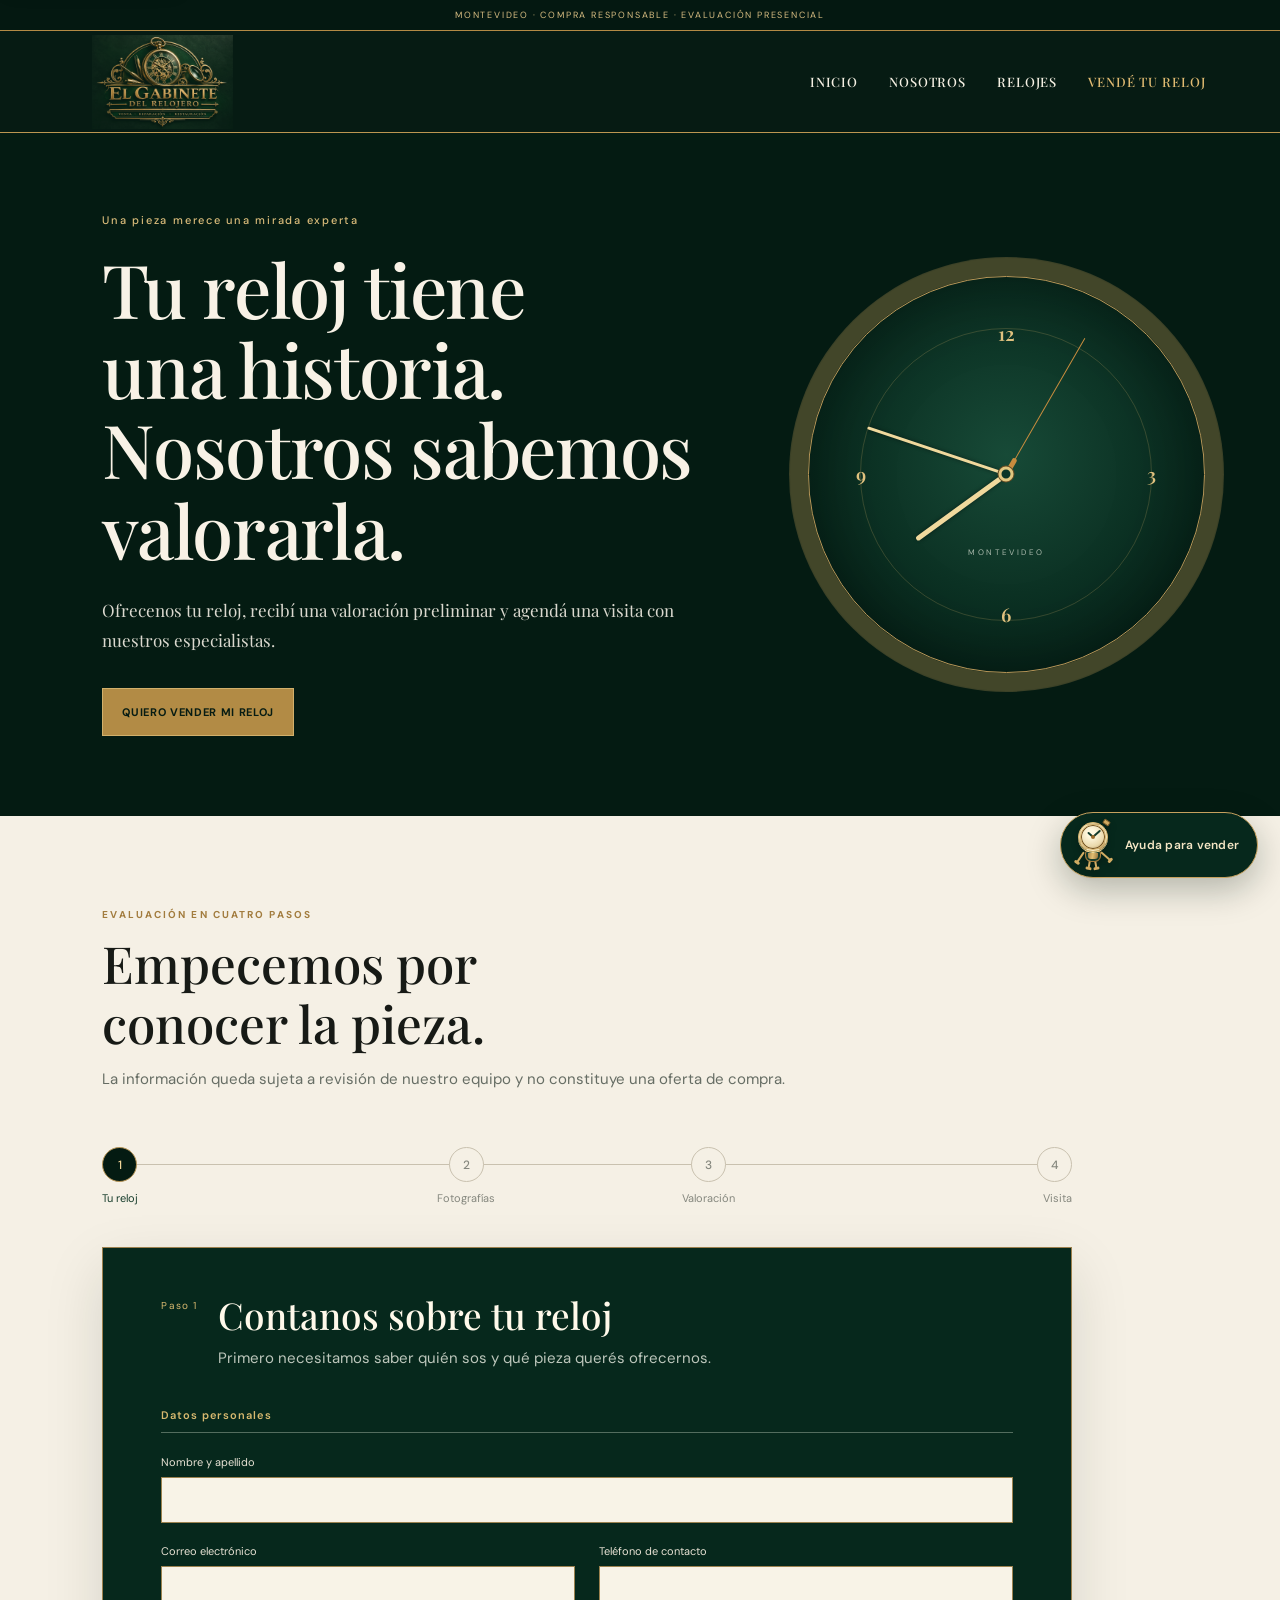
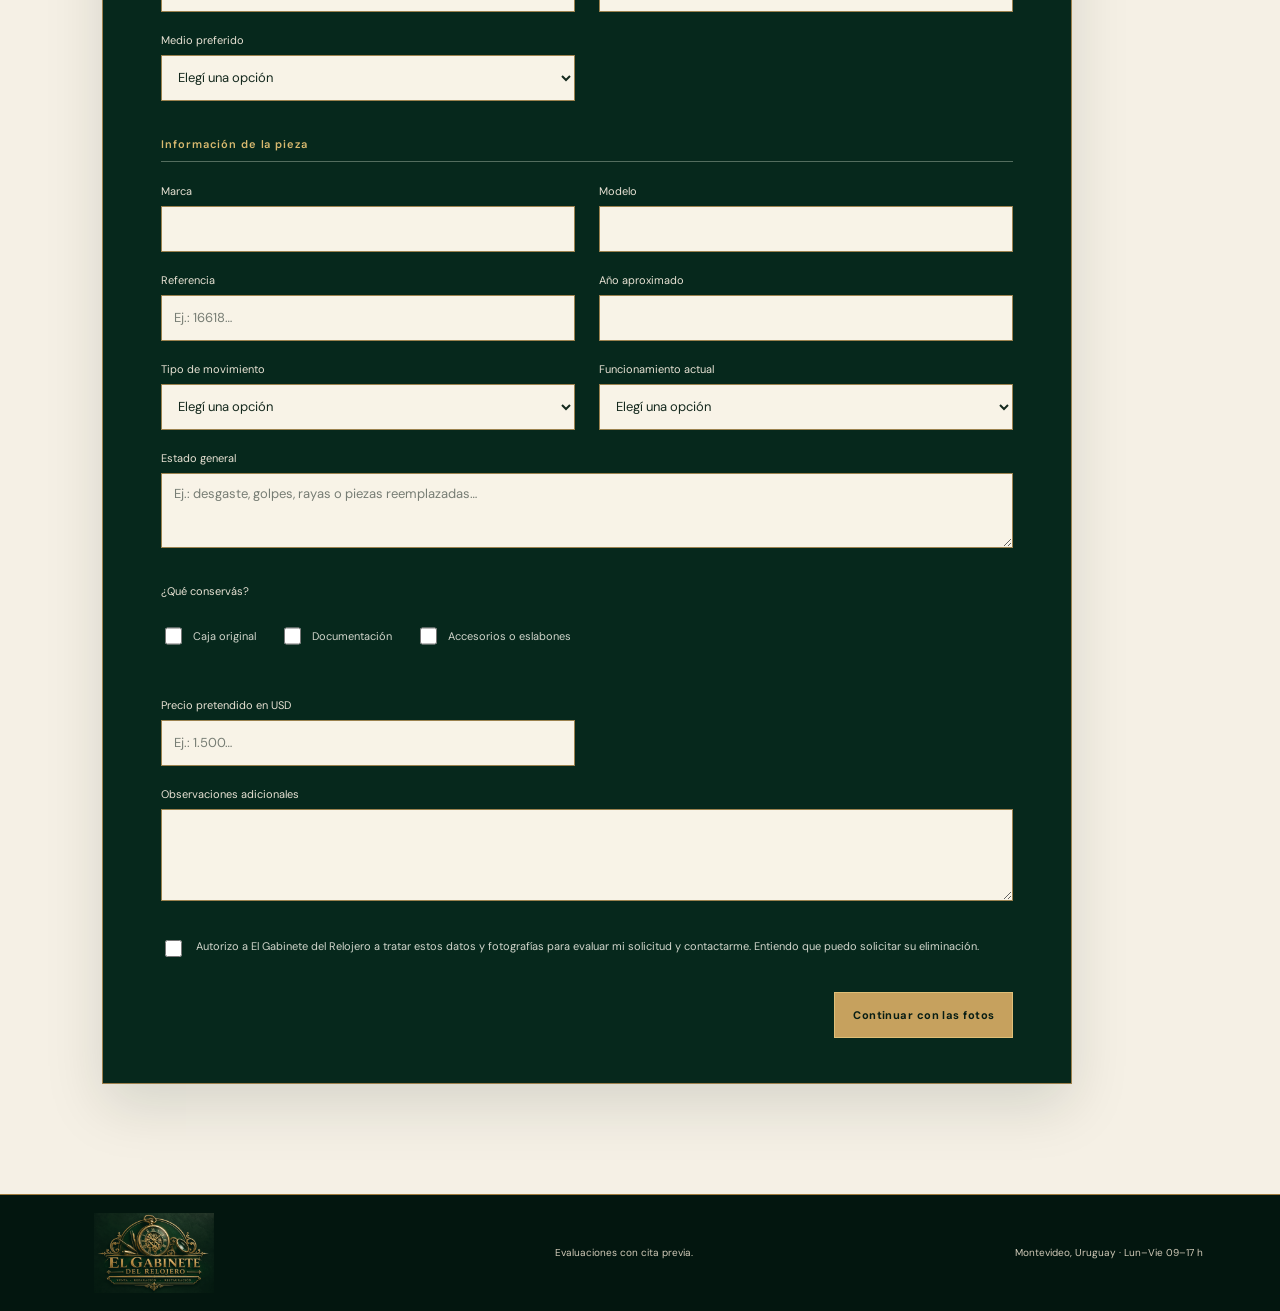
==== commit 67229c46: "Preparando despliegue en Vercel y corregir funcionamiento" ====
--- a/vende-tu-reloj.html
+++ b/vende-tu-reloj.html
@@ -39,19 +39,19 @@
           <div class="step-heading"><span>Paso 1</span><div><h3 id="step-one-title">Contanos sobre tu reloj</h3><p>Primero necesitamos saber quién sos y qué pieza querés ofrecernos.</p></div></div>
           <fieldset><legend>Datos personales</legend><div class="sell-fields">
             <label class="wide">Nombre y apellido <input name="full_name" autocomplete="name" maxlength="120" required></label>
-            <label>Correo electrónico <input name="email" type="email" autocomplete="email" maxlength="180" required></label>
+            <label>Correo electrónico <input name="email" type="email" autocomplete="email" spellcheck="false" maxlength="180" required></label>
             <label>Teléfono de contacto <input name="phone" type="tel" autocomplete="tel" maxlength="40" required></label>
             <label>Medio preferido <select name="preferred_contact" required><option value="">Elegí una opción</option><option value="whatsapp">WhatsApp</option><option value="telefono">Teléfono</option><option value="email">Correo electrónico</option></select></label>
           </div></fieldset>
           <fieldset><legend>Información de la pieza</legend><div class="sell-fields">
-            <label>Marca <input name="brand" maxlength="80" required></label><label>Modelo <input name="model" maxlength="100" required></label>
-            <label>Referencia <input name="reference" maxlength="100" placeholder="Si la conocés"></label><label>Año aproximado <input name="approximate_year" type="number" min="1800" max="2026" inputmode="numeric"></label>
+             <label>Marca <input name="brand" autocomplete="off" maxlength="80" required></label><label>Modelo <input name="model" autocomplete="off" maxlength="100" required></label>
+            <label>Referencia <input name="reference" autocomplete="off" maxlength="100" placeholder="Ej.: 16618…"></label><label>Año aproximado <input name="approximate_year" type="number" autocomplete="off" min="1800" max="2026" inputmode="numeric"></label>
             <label>Tipo de movimiento <select name="movement" required><option value="">Elegí una opción</option><option value="automatico">Automático</option><option value="manual">Manual</option><option value="cuarzo">Cuarzo</option><option value="desconocido">No lo sé</option></select></label>
             <label>Funcionamiento actual <select name="running_status" required><option value="">Elegí una opción</option><option>Funciona correctamente</option><option>Funciona, pero presenta fallas</option><option>No funciona</option><option>No pude comprobarlo</option></select></label>
-            <label class="wide">Estado general <textarea name="condition_summary" maxlength="500" rows="3" placeholder="Desgaste, golpes, rayas, piezas reemplazadas…" required></textarea></label>
+            <label class="wide">Estado general <textarea name="condition_summary" autocomplete="off" maxlength="500" rows="3" placeholder="Ej.: desgaste, golpes, rayas o piezas reemplazadas…" required></textarea></label>
             <div class="wide check-cluster" role="group" aria-label="Elementos incluidos"><span>¿Qué conservás?</span><label><input type="checkbox" name="has_box"> Caja original</label><label><input type="checkbox" name="has_papers"> Documentación</label><label><input type="checkbox" name="has_accessories"> Accesorios o eslabones</label></div>
-            <label>Precio pretendido en USD <input name="asking_price" type="number" min="0" step="1" inputmode="decimal" placeholder="Opcional"></label>
-            <label class="wide">Observaciones adicionales <textarea name="notes" maxlength="1500" rows="4"></textarea></label>
+            <label>Precio pretendido en USD <input name="asking_price" type="number" autocomplete="off" min="0" step="1" inputmode="decimal" placeholder="Ej.: 1.500…"></label>
+            <label class="wide">Observaciones adicionales <textarea name="notes" autocomplete="off" maxlength="1500" rows="4"></textarea></label>
           </div></fieldset>
           <label class="consent"><input type="checkbox" name="consent" value="yes" required><span>Autorizo a El Gabinete del Relojero a tratar estos datos y fotografías para evaluar mi solicitud y contactarme. Entiendo que puedo solicitar su eliminación.</span></label>
           <div class="step-actions end"><button class="sell-primary" type="button" data-next>Continuar con las fotos</button></div>
@@ -59,7 +59,8 @@
 
         <section class="form-step" data-step="2" aria-labelledby="step-two-title" hidden>
           <div class="step-heading"><span>Paso 2</span><div><h3 id="step-two-title">Subí fotografías</h3><p>Buenas imágenes ayudan a detectar detalles, pero no permiten certificar autenticidad.</p></div></div>
-          <label class="drop-zone" id="drop-zone" for="watch-photos"><span class="drop-symbol">＋</span><b>Elegí o arrastrá tus fotos</b><small>JPG o PNG · hasta 6 MB por foto · máximo 8</small><input id="watch-photos" name="photos[]" type="file" accept="image/jpeg,image/png" multiple required></label>
+          <label class="drop-zone" id="drop-zone" for="watch-photos"><span class="drop-symbol">＋</span><b>Elegí o arrastrá tus fotos</b><small>JPG o PNG · hasta 4 MB en total · máximo 8</small><input id="watch-photos" name="photos[]" type="file" accept="image/jpeg,image/png" multiple required></label>
+          <p class="file-error" id="file-error" role="alert" hidden></p>
           <div class="photo-guidance"><span>Frente</span><span>Fondo</span><span>Laterales</span><span>Movimiento</span><span>Caja y papeles</span></div>
           <div class="photo-preview" id="photo-preview" aria-live="polite"></div>
           <div class="step-actions"><button class="sell-secondary" type="button" data-back>Volver</button><button class="sell-primary" type="submit" id="valuation-submit">Solicitar valoración preliminar</button></div>
@@ -83,7 +84,7 @@
 
       <section class="form-step" data-step="4" aria-labelledby="step-four-title" hidden>
         <div class="step-heading"><span>Paso 4</span><div><h3 id="step-four-title">Agendá tu visita</h3><p>Todos los horarios corresponden a Montevideo, Uruguay.</p></div></div>
-        <div class="booking-layout"><div><label class="booking-label" for="booking-date">Fecha disponible</label><select id="booking-date"><option>Cargando fechas…</option></select></div><div><span class="booking-label">Horario</span><div class="slot-grid" id="slot-grid" role="radiogroup" aria-label="Horarios disponibles"></div></div></div>
+        <div class="booking-layout"><div><label class="booking-label" for="booking-date">Fecha disponible</label><select id="booking-date" name="booking_date" autocomplete="off"><option>Cargando fechas…</option></select></div><div><span class="booking-label">Horario</span><div class="slot-grid" id="slot-grid" role="radiogroup" aria-label="Horarios disponibles"></div></div></div>
         <div class="booking-error" id="booking-error" role="alert"></div>
         <div class="step-actions"><button class="sell-secondary" type="button" data-back>Volver</button><button class="sell-primary" type="button" id="confirm-booking" disabled>Confirmar solicitud de cita</button></div>
         <div class="booking-confirmation" id="booking-confirmation" hidden></div>
@@ -95,7 +96,7 @@
       <header class="assistant-header">
         <div class="assistant-identity"><span class="clock-friend clock-friend-small" aria-hidden="true"><span class="clock-friend-crown"></span><span class="clock-friend-head"><span class="clock-friend-hour"></span><span class="clock-friend-minute"></span><span class="clock-friend-pin"></span></span><span class="clock-friend-body"></span><span class="clock-friend-arm clock-friend-arm-left"></span><span class="clock-friend-arm clock-friend-arm-right"></span><span class="clock-friend-leg clock-friend-leg-left"></span><span class="clock-friend-leg clock-friend-leg-right"></span></span><span><b id="assistant-title">Te ayudamos con tu reloj</b><small>Asistente de preevaluación · Montevideo</small></span></div>
         <div class="assistant-tools">
-          <button class="assistant-icon-button" id="assistant-history-toggle" type="button" aria-label="Ver conversaciones anteriores" title="Conversaciones anteriores">◷</button>
+          <button class="assistant-icon-button" id="assistant-history-toggle" type="button" aria-label="Ver conversaciones anteriores" aria-expanded="false" aria-controls="assistant-history" title="Conversaciones anteriores">◷</button>
           <button class="assistant-icon-button" id="assistant-new" type="button" aria-label="Iniciar una conversación nueva" title="Nueva conversación">＋</button>
           <button class="assistant-icon-button" id="assistant-close" type="button" aria-label="Cerrar asistente" title="Cerrar">×</button>
         </div>
--- a/sell.css
+++ b/sell.css
@@ -8,6 +8,7 @@
 .form-step{max-width:970px;padding:45px clamp(20px,5vw,58px);border:1px solid #d7cfbd;background:var(--sell-paper)}.form-step[hidden]{display:none}.step-heading{display:flex;gap:20px;align-items:flex-start;margin-bottom:38px}.step-heading>span{flex:0 0 auto;padding-top:6px;color:#9a7740;font-size:10px;letter-spacing:.12em}.step-heading h3{margin:0 0 8px;font:500 clamp(27px,3vw,37px)/1.2 var(--serif)}.step-heading p{margin:0;color:#6f736b;line-height:1.6}.form-step fieldset{margin:0 0 36px;padding:0;border:0}.form-step legend{width:100%;margin-bottom:22px;padding:0 0 10px;border-bottom:1px solid #ded7c8;color:#765f38;font:600 11px var(--sans);letter-spacing:.08em}.sell-fields{display:grid;grid-template-columns:1fr 1fr;gap:21px 24px}.sell-fields label,.booking-label{display:grid;gap:8px;color:#364239;font-size:11px}.sell-fields .wide{grid-column:1/-1}.sell-fields input,.sell-fields select,.sell-fields textarea,.booking-layout select{width:100%;min-height:46px;padding:11px 12px;border:1px solid #c7c1b4;border-radius:0;background:#fffef9;color:var(--sell-ink);font:13px var(--sans)}.sell-fields textarea{resize:vertical}.sell-fields input:focus,.sell-fields select:focus,.sell-fields textarea:focus,.booking-layout select:focus{outline:2px solid var(--sell-brass);outline-offset:1px;border-color:var(--sell-brass)}.sell-fields [aria-invalid=true]{border-color:var(--sell-error);background:#fff9f7}.check-cluster{display:flex;flex-wrap:wrap;gap:12px 24px;padding:15px 0}.check-cluster>span{width:100%;color:#364239;font-size:11px}.check-cluster label{display:flex;align-items:center;gap:8px}.check-cluster input,.consent input{width:17px;height:17px;accent-color:#0b3b29}.consent{display:flex;align-items:flex-start;gap:11px;margin:5px 0 24px;color:#5b625a;font-size:11px;line-height:1.65}.consent[aria-invalid=true]{color:var(--sell-error)}.trap{position:absolute!important;left:-9999px!important}.step-actions{display:flex;justify-content:space-between;align-items:center;gap:15px;margin-top:32px}.step-actions.end{justify-content:flex-end}.sell-primary,.sell-secondary{min-height:46px;padding:12px 18px;border:1px solid var(--sell-green);font:600 11px var(--sans);letter-spacing:.04em}.sell-primary{background:var(--sell-green);color:#f2dfb5}.sell-primary:hover{background:var(--sell-green-soft)}.sell-primary:disabled{opacity:.45;cursor:not-allowed}.sell-secondary{background:transparent;color:#244334}.sell-secondary:hover{border-color:var(--sell-brass)}
 .drop-zone{min-height:220px;display:grid;place-items:center;align-content:center;gap:9px;padding:30px;border:1px dashed #aa8a50;background:#f8f4e9;text-align:center;color:#344c3c}.drop-zone.dragging{background:#eee6d3;border-style:solid}.drop-zone input{position:absolute;width:1px;height:1px;opacity:0}.drop-zone b{font:500 19px var(--serif)}.drop-zone small{color:#777a71;font-size:10px}.drop-symbol{width:43px;height:43px;display:grid;place-items:center;border:1px solid #af8e51;border-radius:50%;color:#896a35;font-size:24px}.photo-guidance{display:flex;flex-wrap:wrap;gap:8px;margin:17px 0;color:#646c63;font-size:10px}.photo-guidance span{padding:6px 10px;border:1px solid #d4cebf}.photo-preview{display:grid;grid-template-columns:repeat(4,1fr);gap:10px}.preview-item{position:relative;aspect-ratio:1;background:#e7e1d3}.preview-item img{width:100%;height:100%;object-fit:cover}.preview-item button{position:absolute;right:5px;top:5px;width:27px;height:27px;border:0;border-radius:50%;background:#071b13dd;color:white}.preview-item small{position:absolute;left:0;right:0;bottom:0;padding:7px;background:#061911c9;color:white;white-space:nowrap;overflow:hidden;text-overflow:ellipsis}.evaluation-loading{padding:45px;border:1px solid #d8d0be;color:#5f685e;text-align:center;font:16px var(--serif)}.evaluation-loading:before{content:'◷';display:block;margin-bottom:13px;color:#a47f42;font-size:30px}.valuation-summary{padding:25px;border-left:3px solid var(--sell-brass);background:#f3eddf}.valuation-summary h4{margin:0 0 9px;font:500 22px var(--serif)}.valuation-summary p{margin:0;line-height:1.7}.valuation-columns{display:grid;grid-template-columns:1fr 1fr;gap:22px;margin-top:22px}.valuation-panel{padding:19px;border:1px solid #ddd5c4}.valuation-panel h4{margin:0 0 12px;font:600 11px var(--sans);color:#7d6236}.valuation-panel ul{margin:0;padding-left:18px;color:#535c53;line-height:1.7}.valuation-notice{margin-top:24px;padding:18px 20px;background:#0a2b1f;color:#eee4cf}.valuation-notice b{color:#ddb96d;font-size:11px}.valuation-notice p{margin:7px 0 0;font:12px/1.7 var(--sans)}
 .booking-layout{display:grid;grid-template-columns:.8fr 1.2fr;gap:28px}.booking-label{display:block;margin-bottom:9px}.slot-grid{display:grid;grid-template-columns:repeat(4,1fr);gap:8px}.slot-button{min-height:43px;border:1px solid #c8c0af;background:#fffef9;color:#244334}.slot-button[aria-checked=true]{border-color:var(--sell-brass);background:#0b3425;color:#f2dfb5}.booking-error{min-height:20px;margin-top:14px;color:var(--sell-error);font-size:12px}.booking-confirmation{margin-top:30px;padding:28px;border:1px solid var(--sell-brass);background:#eef1e8}.booking-confirmation h4{margin:0 0 10px;font:500 25px var(--serif)}.booking-code{display:inline-block;margin:8px 0 15px;padding:9px 12px;background:#0a2b1f;color:#e5c77e;font-weight:700;letter-spacing:.12em}
+.file-error{margin:12px 0 0;color:#ffae9d;font-size:12px}.file-error[hidden]{display:none}
 @media(max-width:850px){.sell-hero{grid-template-columns:1fr;min-height:auto;padding-top:65px}.sell-hero-object{width:min(64vw,350px);margin-top:25px}.sale-process{padding-top:70px}.booking-layout{grid-template-columns:1fr}.slot-grid{grid-template-columns:repeat(3,1fr)}}
 @media(max-width:620px){.sell-hero{padding:54px 22px 64px}.sell-hero h1{font-size:41px}.sell-hero-copy>p:not(.sell-kicker){font-size:15px}.sell-hero-object{width:72vw}.sale-process{padding:58px 14px 75px}.progress{margin:38px 4px 28px}.progress li span{max-width:62px;text-align:center;font-size:9px}.form-step{padding:30px 17px}.step-heading{gap:12px}.step-heading>span{display:none}.sell-fields{grid-template-columns:1fr;gap:17px}.sell-fields .wide{grid-column:auto}.photo-preview{grid-template-columns:repeat(2,1fr)}.valuation-columns{grid-template-columns:1fr}.step-actions{align-items:stretch;flex-direction:column-reverse}.step-actions button{width:100%}.step-actions.end{align-items:stretch}.slot-grid{grid-template-columns:repeat(3,1fr)}}
 @media(prefers-reduced-motion:reduce){html{scroll-behavior:auto}.sell-second-hand{display:none}}
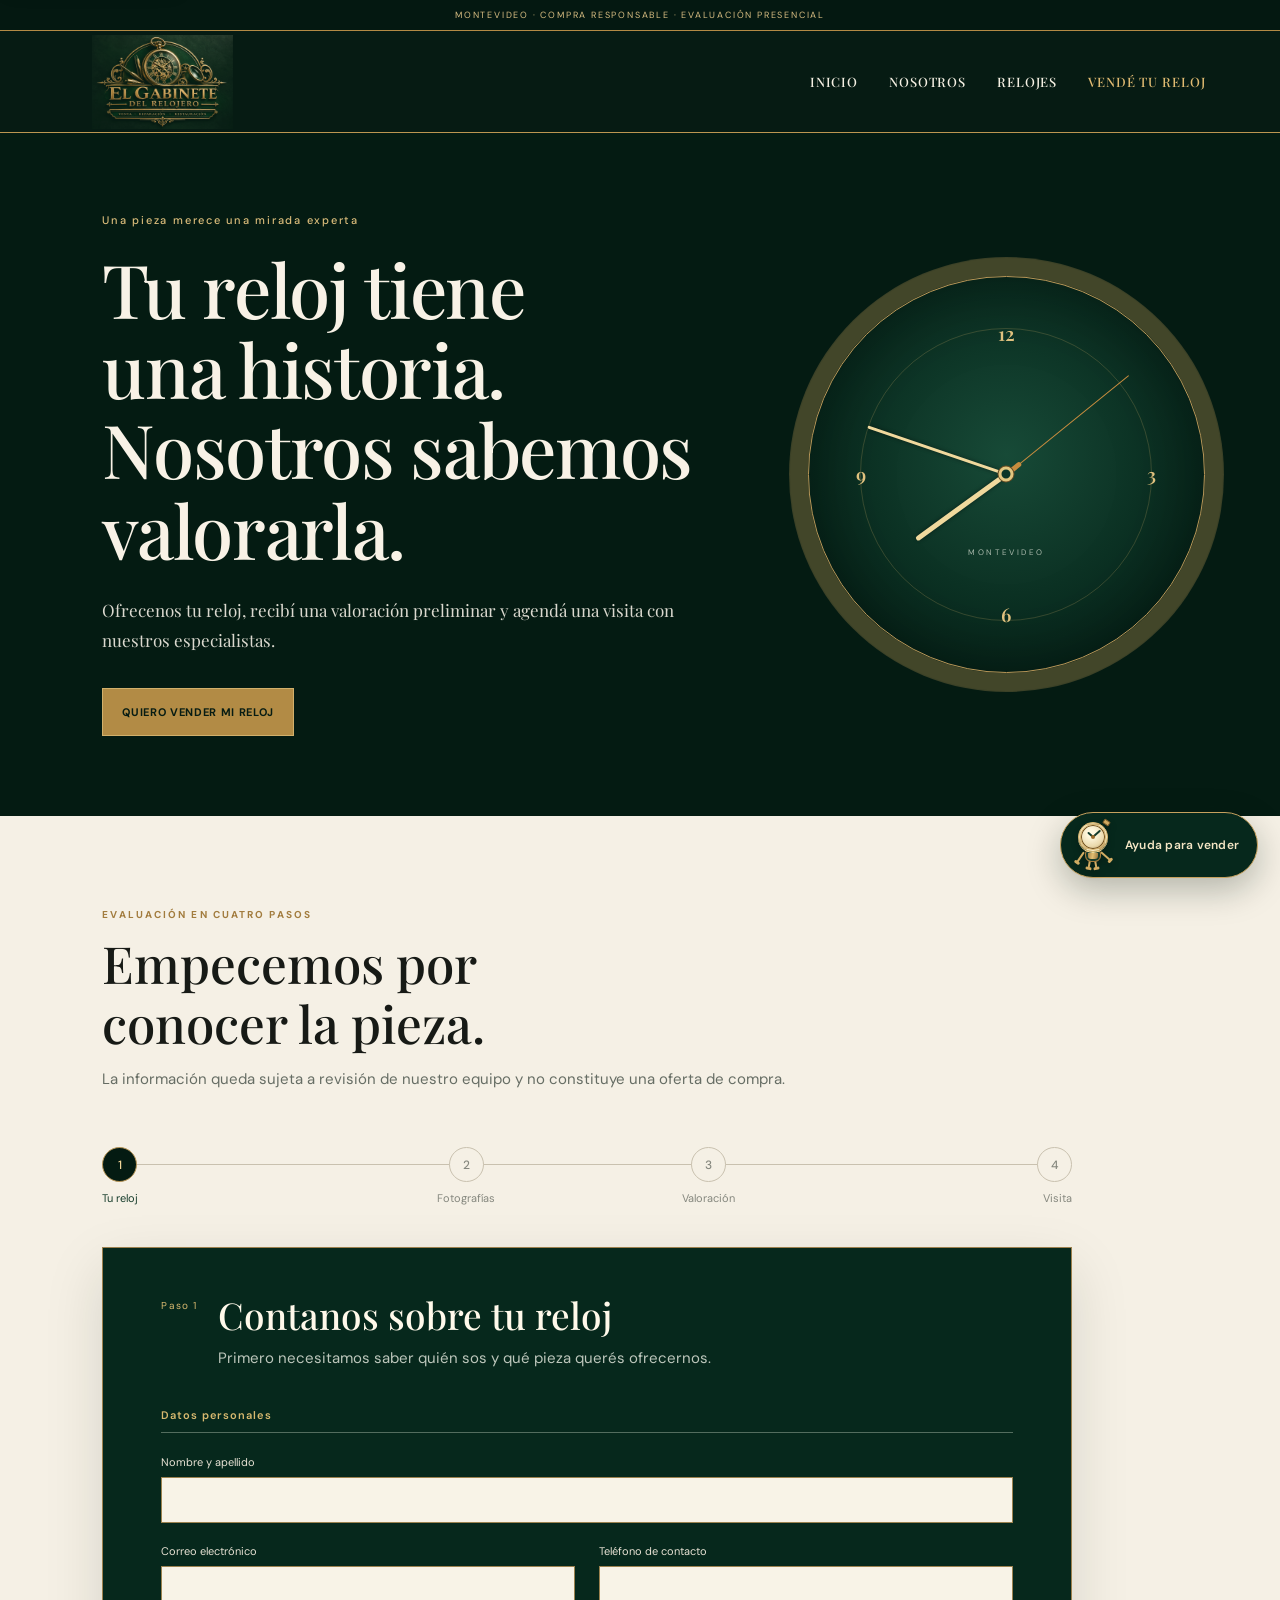
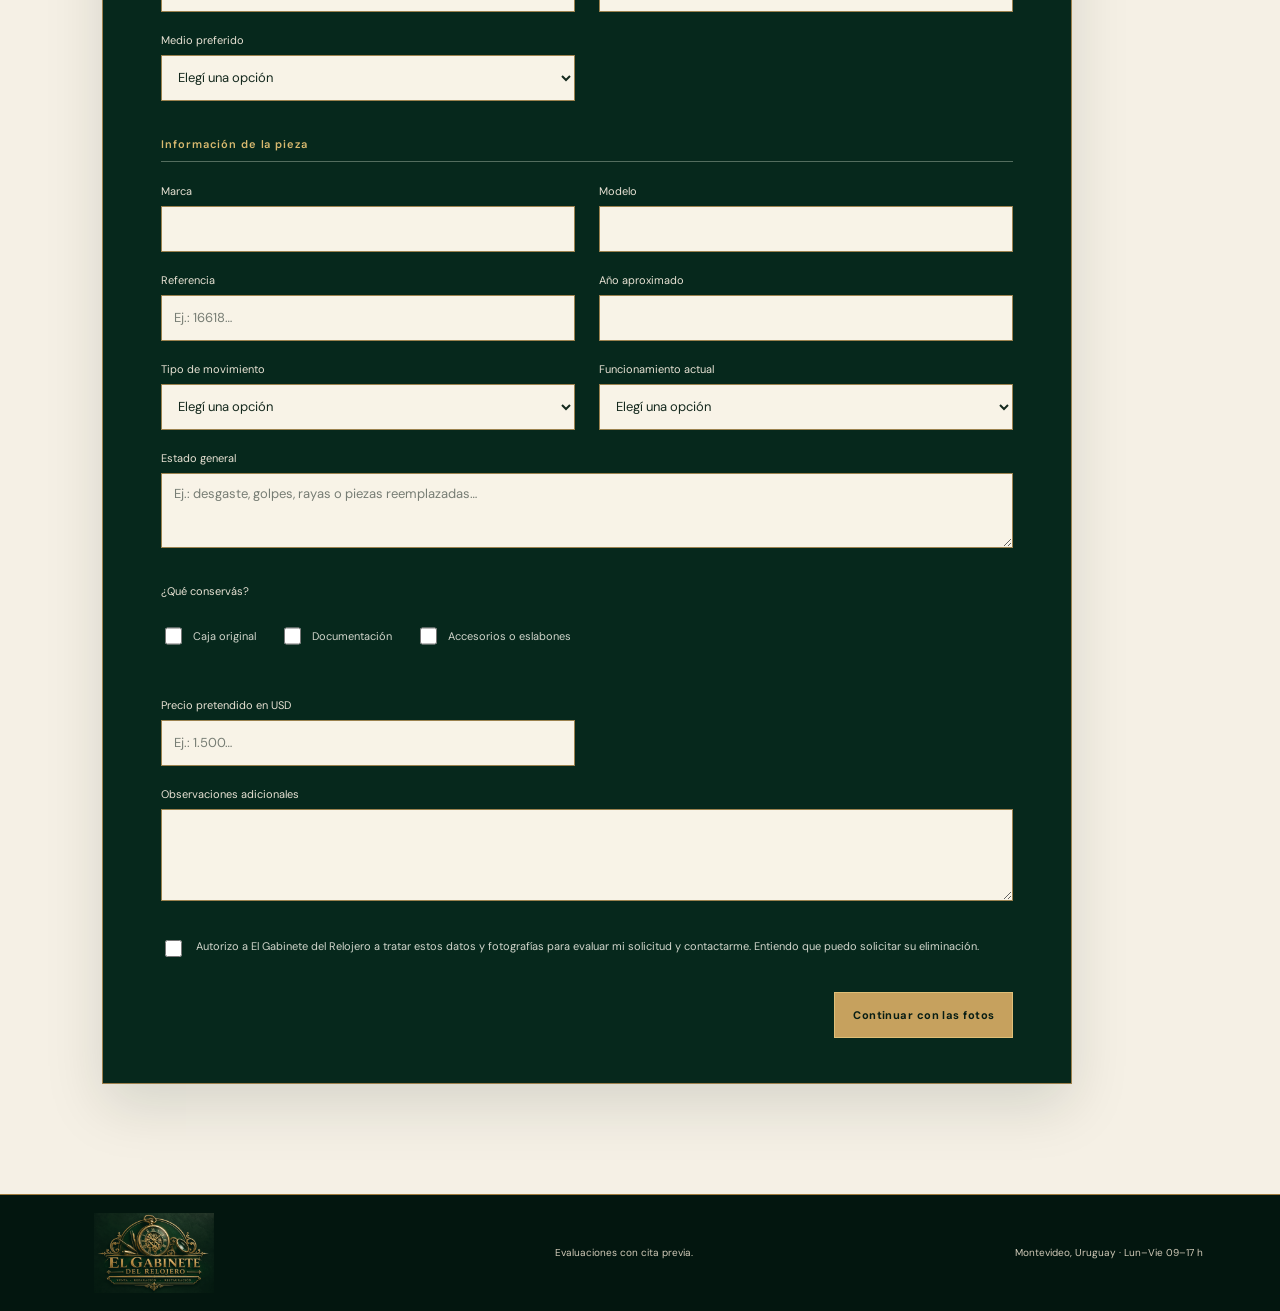
==== commit 07cade5b: "Agregar compresion automatica de fotografias" ====
--- a/vende-tu-reloj.html
+++ b/vende-tu-reloj.html
@@ -59,8 +59,9 @@
 
         <section class="form-step" data-step="2" aria-labelledby="step-two-title" hidden>
           <div class="step-heading"><span>Paso 2</span><div><h3 id="step-two-title">Subí fotografías</h3><p>Buenas imágenes ayudan a detectar detalles, pero no permiten certificar autenticidad.</p></div></div>
-          <label class="drop-zone" id="drop-zone" for="watch-photos"><span class="drop-symbol">＋</span><b>Elegí o arrastrá tus fotos</b><small>JPG o PNG · hasta 4 MB en total · máximo 8</small><input id="watch-photos" name="photos[]" type="file" accept="image/jpeg,image/png" multiple required></label>
+          <label class="drop-zone" id="drop-zone" for="watch-photos"><span class="drop-symbol">＋</span><b>Elegí o arrastrá tus fotos</b><small>JPG o PNG · las optimizamos automáticamente · máximo 8</small><input id="watch-photos" name="photos[]" type="file" accept="image/jpeg,image/png" multiple required></label>
           <p class="file-error" id="file-error" role="alert" hidden></p>
+          <p class="file-status" id="file-status" role="status" aria-live="polite" hidden></p>
           <div class="photo-guidance"><span>Frente</span><span>Fondo</span><span>Laterales</span><span>Movimiento</span><span>Caja y papeles</span></div>
           <div class="photo-preview" id="photo-preview" aria-live="polite"></div>
           <div class="step-actions"><button class="sell-secondary" type="button" data-back>Volver</button><button class="sell-primary" type="submit" id="valuation-submit">Solicitar valoración preliminar</button></div>
--- a/sell.css
+++ b/sell.css
@@ -9,6 +9,7 @@
 .drop-zone{min-height:220px;display:grid;place-items:center;align-content:center;gap:9px;padding:30px;border:1px dashed #aa8a50;background:#f8f4e9;text-align:center;color:#344c3c}.drop-zone.dragging{background:#eee6d3;border-style:solid}.drop-zone input{position:absolute;width:1px;height:1px;opacity:0}.drop-zone b{font:500 19px var(--serif)}.drop-zone small{color:#777a71;font-size:10px}.drop-symbol{width:43px;height:43px;display:grid;place-items:center;border:1px solid #af8e51;border-radius:50%;color:#896a35;font-size:24px}.photo-guidance{display:flex;flex-wrap:wrap;gap:8px;margin:17px 0;color:#646c63;font-size:10px}.photo-guidance span{padding:6px 10px;border:1px solid #d4cebf}.photo-preview{display:grid;grid-template-columns:repeat(4,1fr);gap:10px}.preview-item{position:relative;aspect-ratio:1;background:#e7e1d3}.preview-item img{width:100%;height:100%;object-fit:cover}.preview-item button{position:absolute;right:5px;top:5px;width:27px;height:27px;border:0;border-radius:50%;background:#071b13dd;color:white}.preview-item small{position:absolute;left:0;right:0;bottom:0;padding:7px;background:#061911c9;color:white;white-space:nowrap;overflow:hidden;text-overflow:ellipsis}.evaluation-loading{padding:45px;border:1px solid #d8d0be;color:#5f685e;text-align:center;font:16px var(--serif)}.evaluation-loading:before{content:'◷';display:block;margin-bottom:13px;color:#a47f42;font-size:30px}.valuation-summary{padding:25px;border-left:3px solid var(--sell-brass);background:#f3eddf}.valuation-summary h4{margin:0 0 9px;font:500 22px var(--serif)}.valuation-summary p{margin:0;line-height:1.7}.valuation-columns{display:grid;grid-template-columns:1fr 1fr;gap:22px;margin-top:22px}.valuation-panel{padding:19px;border:1px solid #ddd5c4}.valuation-panel h4{margin:0 0 12px;font:600 11px var(--sans);color:#7d6236}.valuation-panel ul{margin:0;padding-left:18px;color:#535c53;line-height:1.7}.valuation-notice{margin-top:24px;padding:18px 20px;background:#0a2b1f;color:#eee4cf}.valuation-notice b{color:#ddb96d;font-size:11px}.valuation-notice p{margin:7px 0 0;font:12px/1.7 var(--sans)}
 .booking-layout{display:grid;grid-template-columns:.8fr 1.2fr;gap:28px}.booking-label{display:block;margin-bottom:9px}.slot-grid{display:grid;grid-template-columns:repeat(4,1fr);gap:8px}.slot-button{min-height:43px;border:1px solid #c8c0af;background:#fffef9;color:#244334}.slot-button[aria-checked=true]{border-color:var(--sell-brass);background:#0b3425;color:#f2dfb5}.booking-error{min-height:20px;margin-top:14px;color:var(--sell-error);font-size:12px}.booking-confirmation{margin-top:30px;padding:28px;border:1px solid var(--sell-brass);background:#eef1e8}.booking-confirmation h4{margin:0 0 10px;font:500 25px var(--serif)}.booking-code{display:inline-block;margin:8px 0 15px;padding:9px 12px;background:#0a2b1f;color:#e5c77e;font-weight:700;letter-spacing:.12em}
 .file-error{margin:12px 0 0;color:#ffae9d;font-size:12px}.file-error[hidden]{display:none}
+.file-status{margin:10px 0 0;color:#d8c38f;font-size:11px}.file-status[hidden]{display:none}.drop-zone[aria-busy=true]{cursor:wait;opacity:.75}
 @media(max-width:850px){.sell-hero{grid-template-columns:1fr;min-height:auto;padding-top:65px}.sell-hero-object{width:min(64vw,350px);margin-top:25px}.sale-process{padding-top:70px}.booking-layout{grid-template-columns:1fr}.slot-grid{grid-template-columns:repeat(3,1fr)}}
 @media(max-width:620px){.sell-hero{padding:54px 22px 64px}.sell-hero h1{font-size:41px}.sell-hero-copy>p:not(.sell-kicker){font-size:15px}.sell-hero-object{width:72vw}.sale-process{padding:58px 14px 75px}.progress{margin:38px 4px 28px}.progress li span{max-width:62px;text-align:center;font-size:9px}.form-step{padding:30px 17px}.step-heading{gap:12px}.step-heading>span{display:none}.sell-fields{grid-template-columns:1fr;gap:17px}.sell-fields .wide{grid-column:auto}.photo-preview{grid-template-columns:repeat(2,1fr)}.valuation-columns{grid-template-columns:1fr}.step-actions{align-items:stretch;flex-direction:column-reverse}.step-actions button{width:100%}.step-actions.end{align-items:stretch}.slot-grid{grid-template-columns:repeat(3,1fr)}}
 @media(prefers-reduced-motion:reduce){html{scroll-behavior:auto}.sell-second-hand{display:none}}
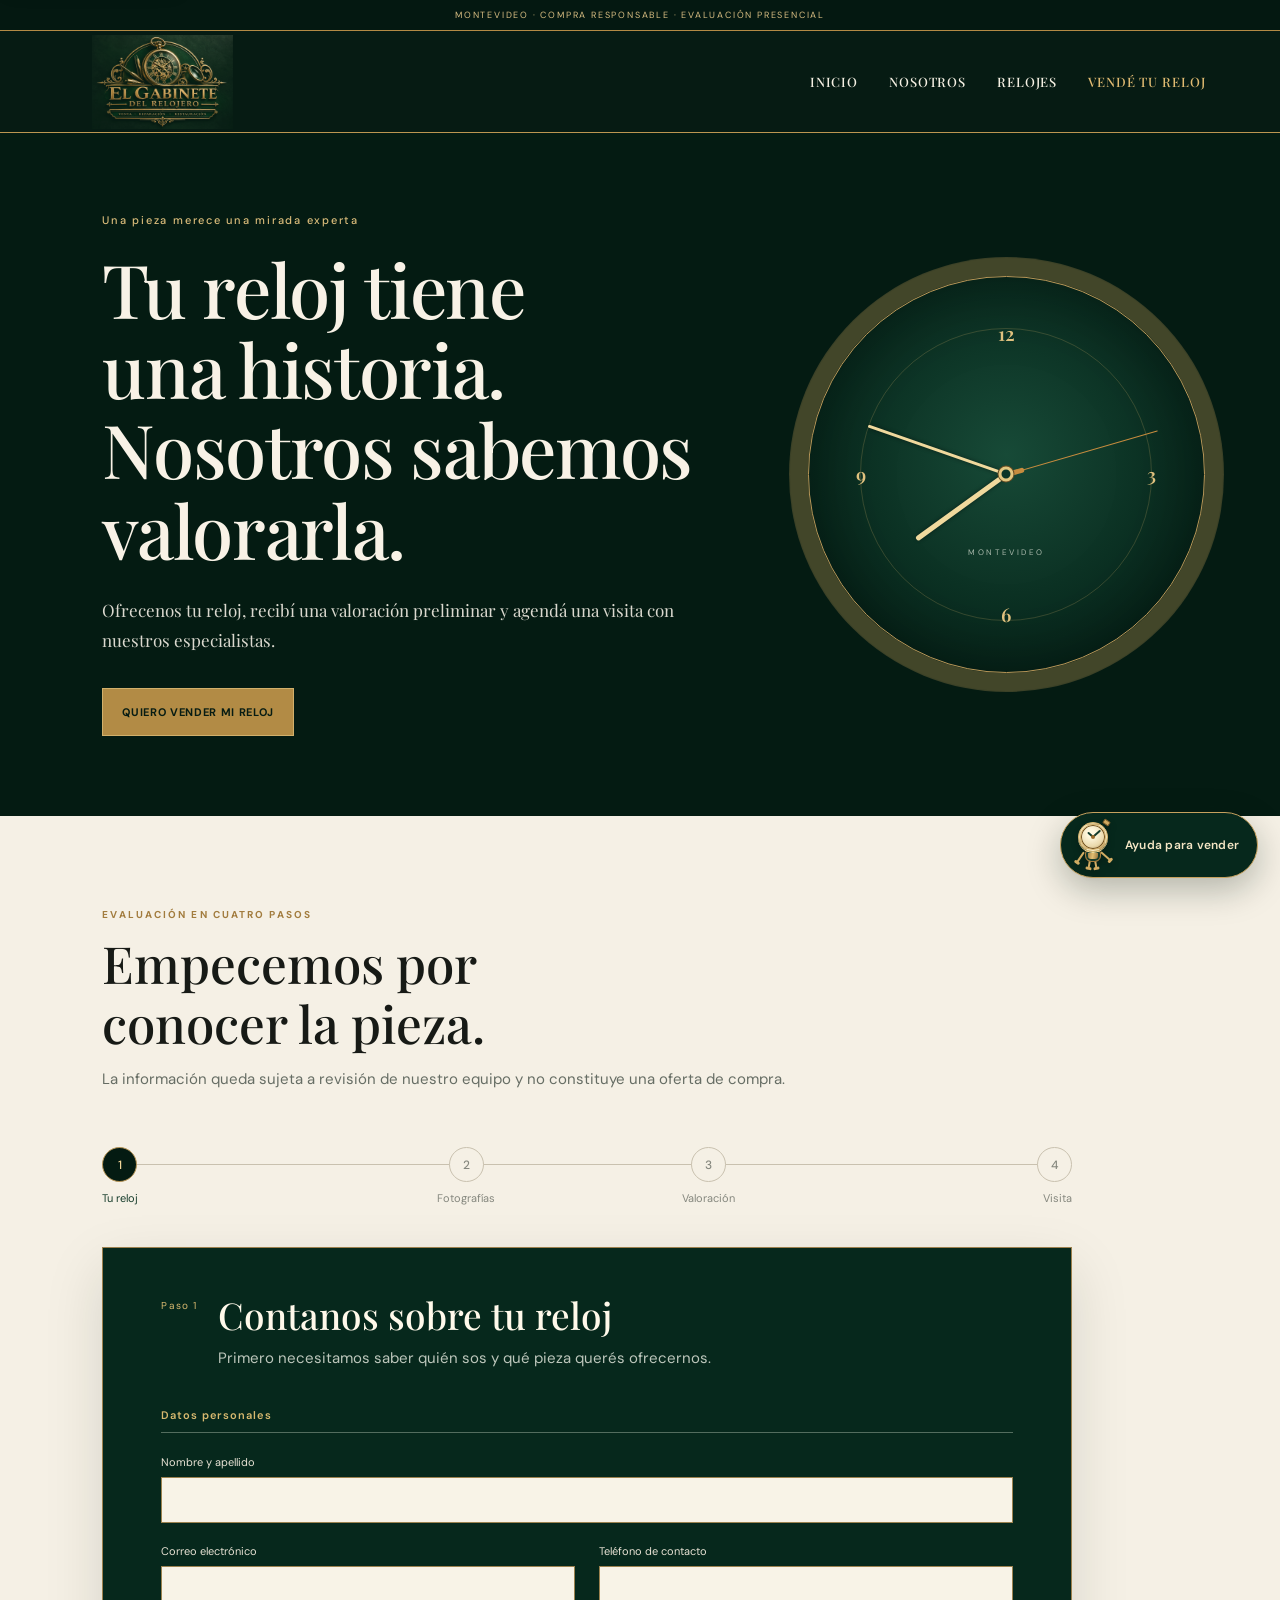
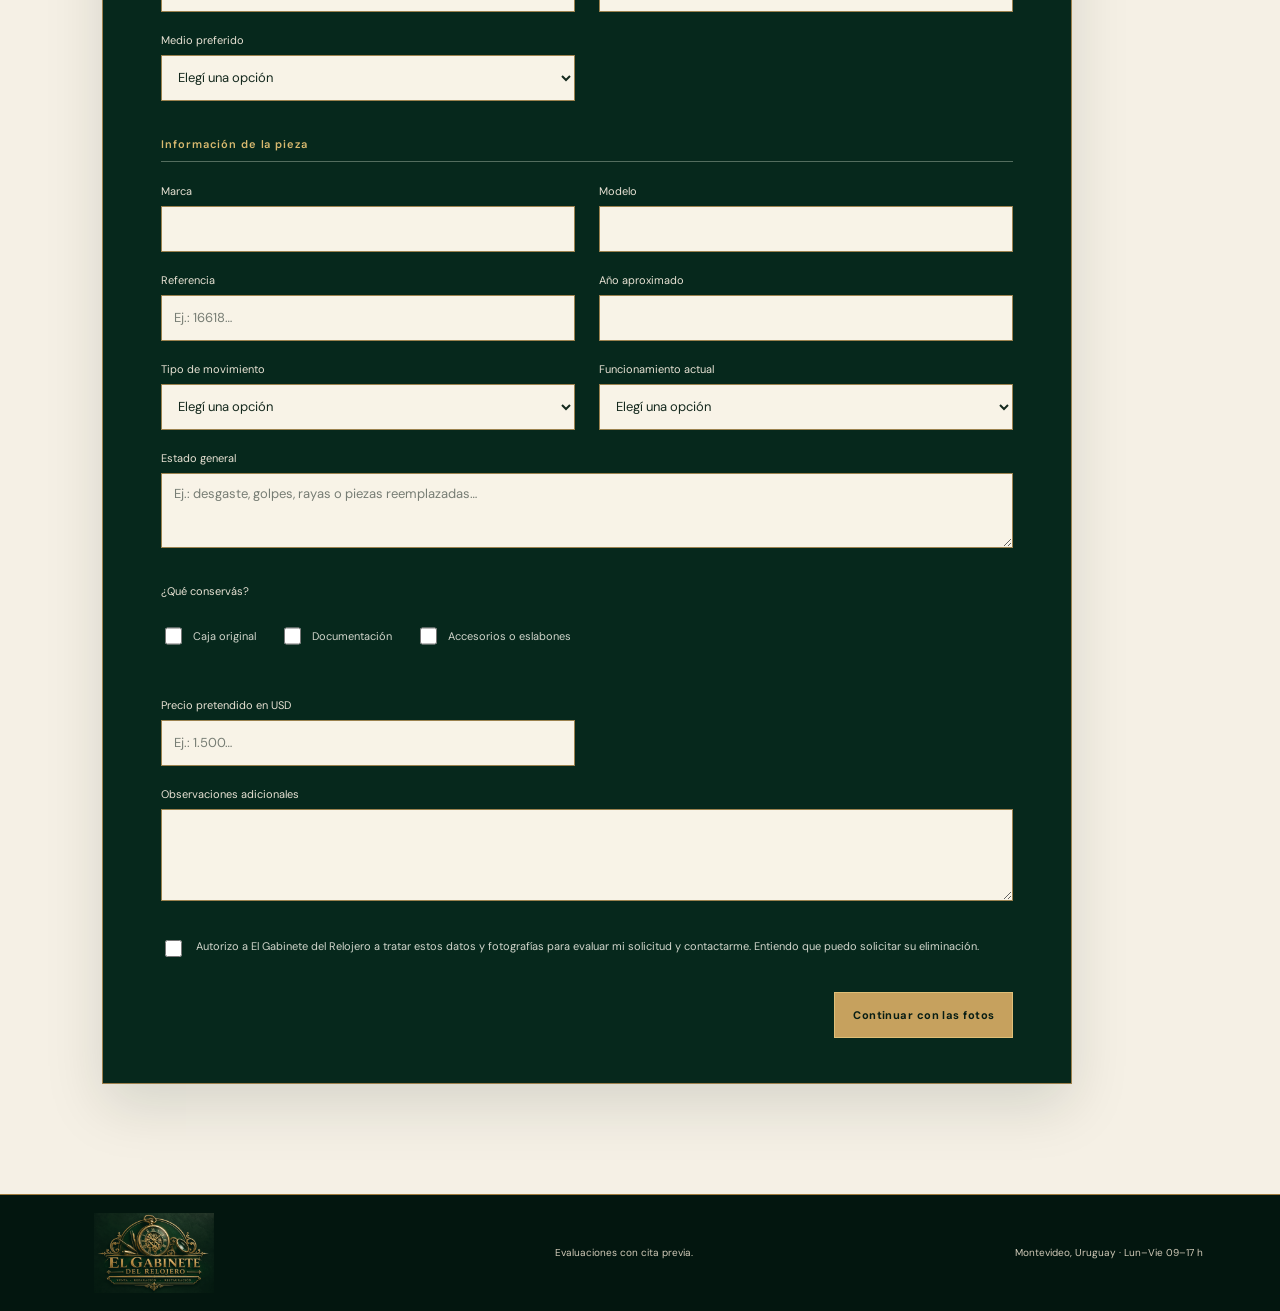
==== commit 0190b4e3: "Corregir conexion Neon y analisis de fotos" ====
--- a/vende-tu-reloj.html
+++ b/vende-tu-reloj.html
@@ -59,7 +59,7 @@
 
         <section class="form-step" data-step="2" aria-labelledby="step-two-title" hidden>
           <div class="step-heading"><span>Paso 2</span><div><h3 id="step-two-title">Subí fotografías</h3><p>Buenas imágenes ayudan a detectar detalles, pero no permiten certificar autenticidad.</p></div></div>
-          <label class="drop-zone" id="drop-zone" for="watch-photos"><span class="drop-symbol">＋</span><b>Elegí o arrastrá tus fotos</b><small>JPG o PNG · las optimizamos automáticamente · máximo 8</small><input id="watch-photos" name="photos[]" type="file" accept="image/jpeg,image/png" multiple required></label>
+          <label class="drop-zone" id="drop-zone" for="watch-photos"><span class="drop-symbol">＋</span><b>Elegí o arrastrá tus fotos</b><small>JPG, PNG, WEBP o HEIC · las optimizamos automáticamente · máximo 8</small><input id="watch-photos" name="photos[]" type="file" accept="image/jpeg,image/png,image/webp,image/heic,image/heif,.heic,.heif" multiple></label>
           <p class="file-error" id="file-error" role="alert" hidden></p>
           <p class="file-status" id="file-status" role="status" aria-live="polite" hidden></p>
           <div class="photo-guidance"><span>Frente</span><span>Fondo</span><span>Laterales</span><span>Movimiento</span><span>Caja y papeles</span></div>
